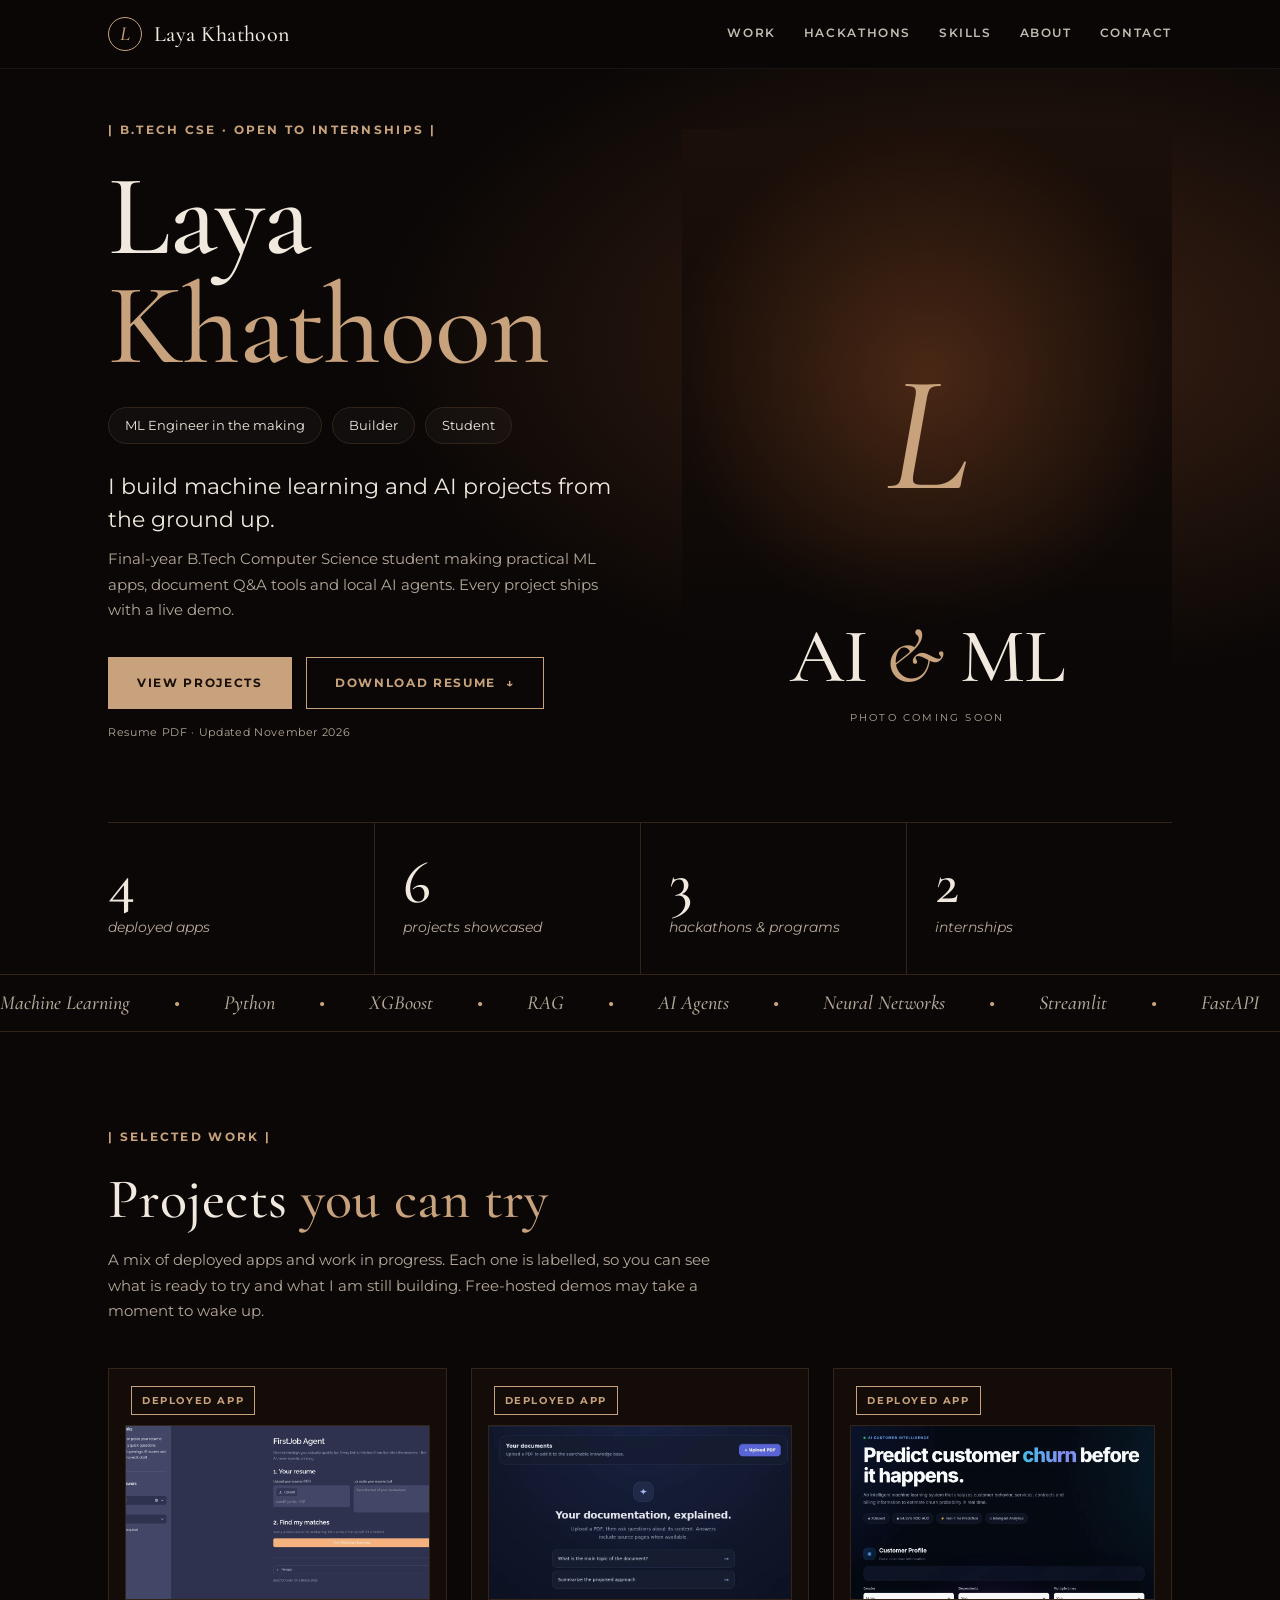
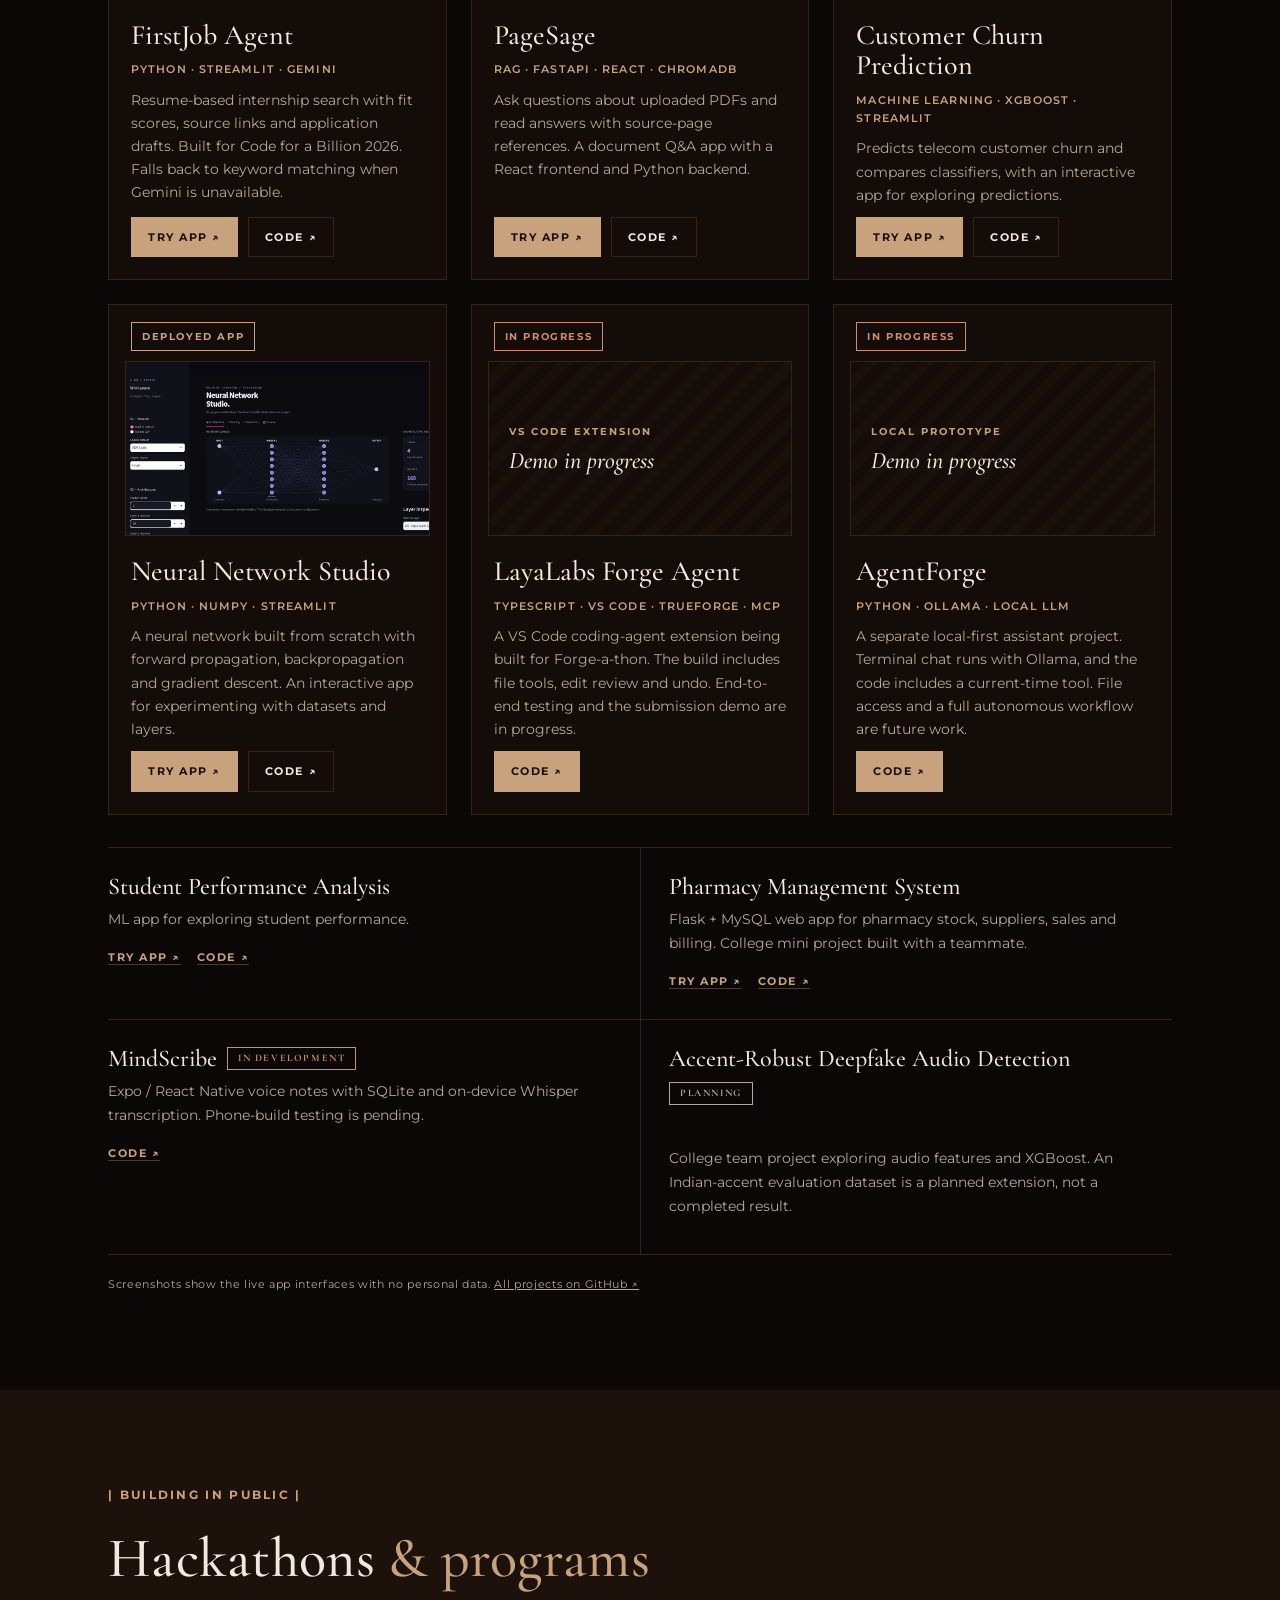
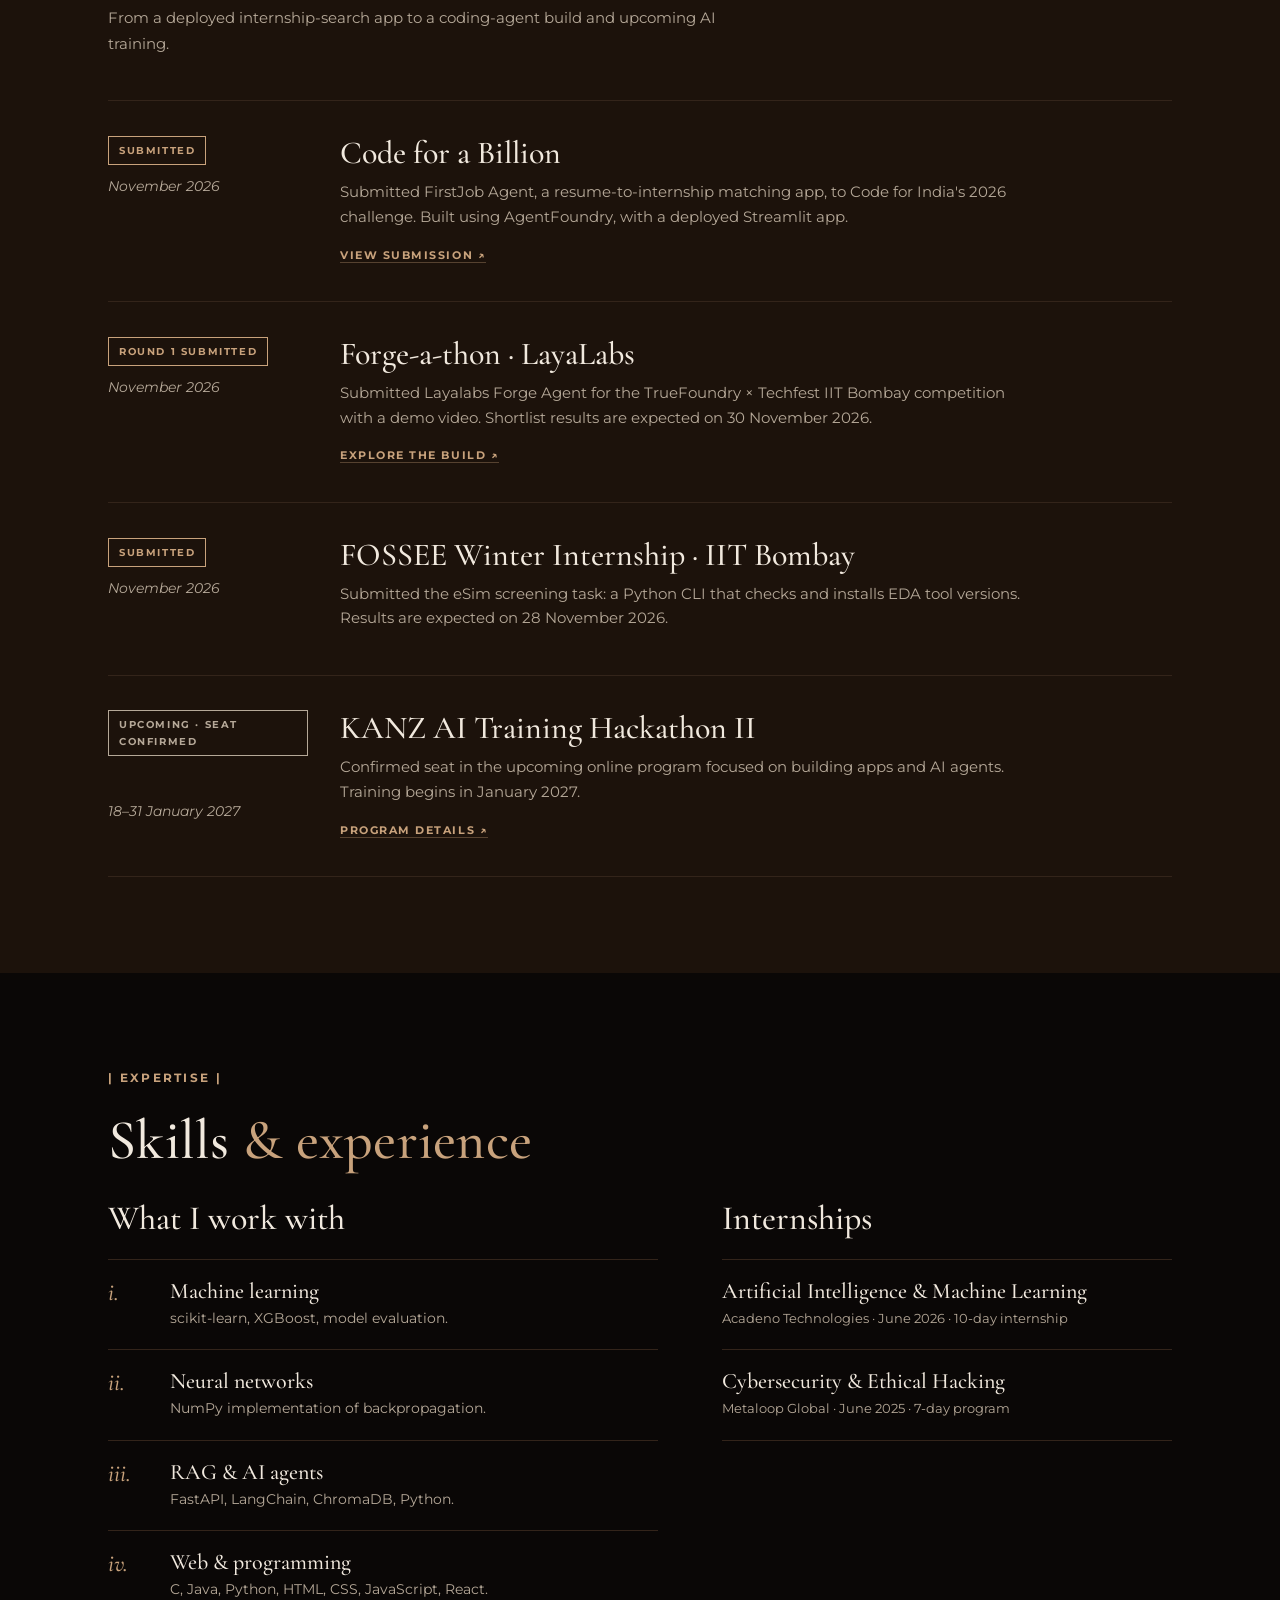
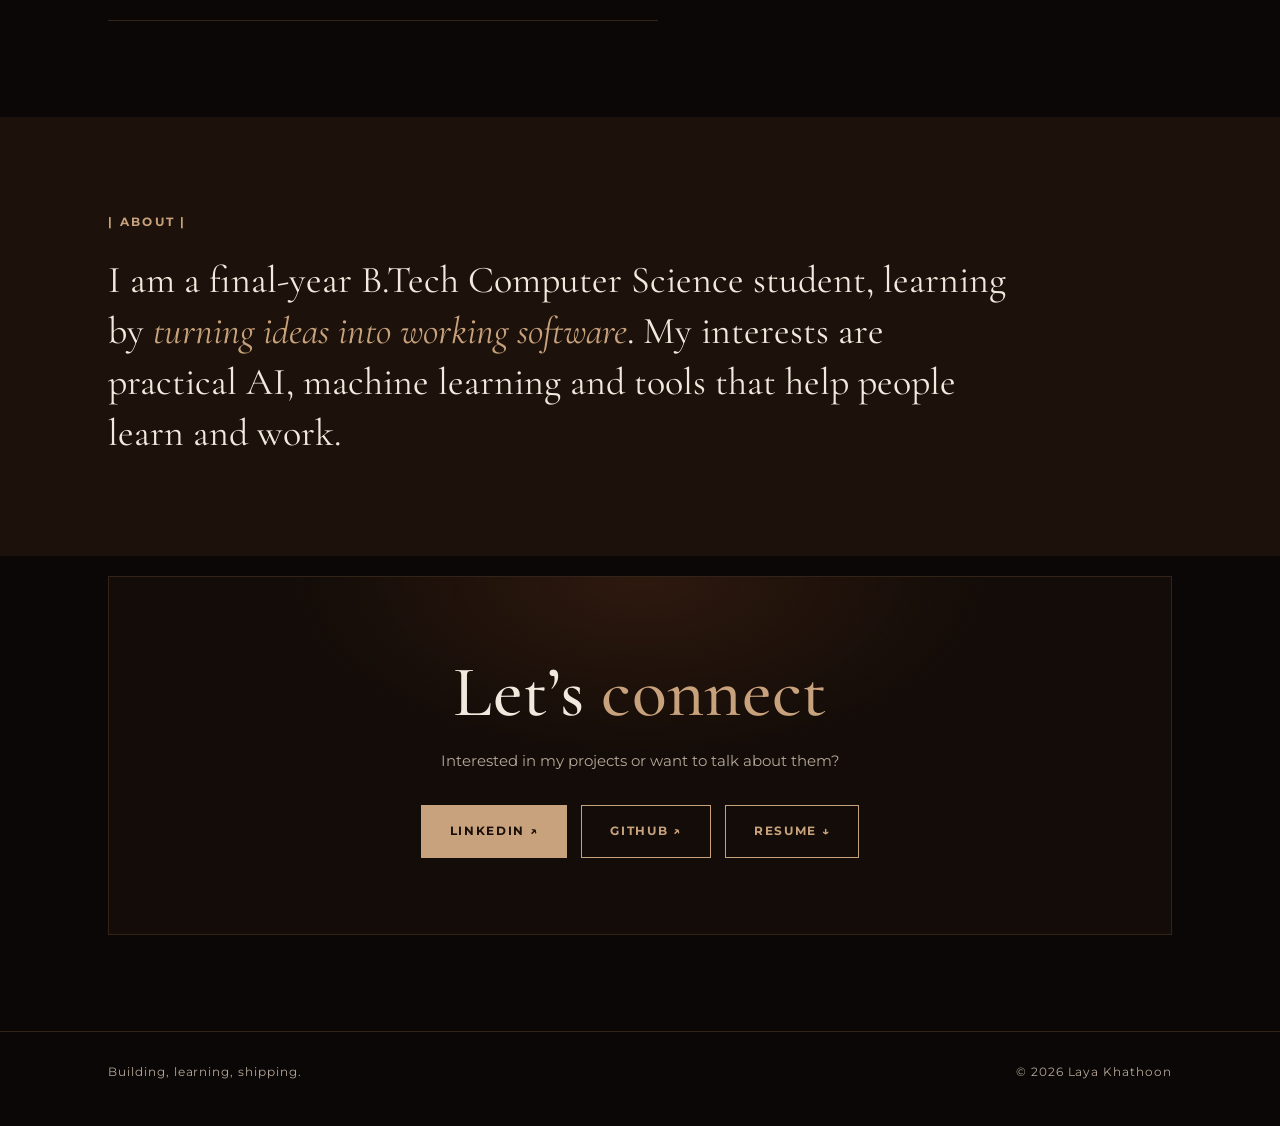
==== index.html @ 3cad0154 "Large hero portrait with name and role chips" ====
<!doctype html>
<html lang="en"><head><meta charset="utf-8">
<meta name="viewport" content="width=device-width,initial-scale=1">
<title>Laya Khathoon | AI &amp; Machine Learning</title>
<meta name="description" content="Final-year B.Tech Computer Science student building machine learning and AI projects. Open to internships.">
<meta name="theme-color" content="#0a0706">
<meta property="og:title" content="Laya Khathoon | AI &amp; Machine Learning"><meta property="og:description" content="Final-year B.Tech CSE student building ML and AI projects."><meta property="og:type" content="website"><meta property="og:url" content="https://laya-khathoon.github.io/portfolio/">
<script>document.documentElement.classList.add("js")</script>
<link rel="preconnect" href="https://fonts.googleapis.com"><link rel="preconnect" href="https://fonts.gstatic.com" crossorigin>
<link href="https://fonts.googleapis.com/css2?family=Montserrat:wght@400;500;600;700&family=Cormorant+Garamond:ital,wght@0,400;0,500;0,600;1,400;1,500&display=swap" rel="stylesheet">
<style>
:root{--bg:#0a0706;--bg2:#1c120b;--card:#130c08;--line:#33241a;--tx:#f1e9de;--mut:#b5a898;--tan:#c8a27c;--r:2px}
*{box-sizing:border-box}html{scroll-behavior:smooth;scroll-padding-top:70px}
body{margin:0;background:var(--bg);color:var(--tx);font:400 16px/1.7 Montserrat,system-ui,sans-serif;-webkit-font-smoothing:antialiased;overflow-x:hidden}
h1,h2,h3,h4{font-family:"Cormorant Garamond",Georgia,serif;font-weight:500;line-height:1.1;margin:0}
a{color:inherit}img{max-width:100%}
.w{width:100%;max-width:1120px;margin:auto;padding:0 28px}
.prog{position:fixed;top:0;left:0;height:2px;width:100%;background:var(--tan);transform-origin:left;transform:scaleX(0);z-index:30}
nav.bar{position:sticky;top:0;z-index:20;background:#0a0706e6;backdrop-filter:blur(10px);border-bottom:1px solid #ffffff10}
.bar .w{display:flex;align-items:center;height:68px}
.logo{display:flex;align-items:center;gap:12px;text-decoration:none;font:500 22px "Cormorant Garamond",serif;letter-spacing:.02em}
.logo b{width:34px;height:34px;border:1px solid var(--tan);color:var(--tan);display:grid;place-items:center;font-style:italic;font-size:20px;font-weight:500;border-radius:50%}
.menu{margin-left:auto;display:flex;gap:28px}.menu a{text-decoration:none;font-size:11.5px;font-weight:600;letter-spacing:.14em;text-transform:uppercase;color:var(--tx);opacity:.8;position:relative;padding:6px 0;transition:.25s}
.menu a::after{content:"";position:absolute;left:0;right:0;bottom:0;height:1px;background:var(--tan);transform:scaleX(0);transform-origin:left;transition:transform .3s}
.menu a:hover,.menu a.on{opacity:1;color:var(--tan)}.menu a:hover::after,.menu a.on::after{transform:scaleX(1)}
.burger{display:none;margin-left:auto;background:none;border:1px solid var(--line);color:var(--tx);width:42px;height:42px;font-size:20px;cursor:pointer}
section{padding:96px 0}.alt{background:var(--bg2)}
.eyebrow{font-size:11.5px;letter-spacing:.2em;text-transform:uppercase;color:var(--tan);font-weight:700;margin-bottom:22px}
.eyebrow::before{content:"| "}.eyebrow::after{content:" |"}
h2{font-size:clamp(34px,4.6vw,56px);margin-bottom:16px;letter-spacing:.005em}h2 em{font-style:normal;color:var(--tan)}
.lead{color:var(--mut);max-width:640px;margin:0 0 44px;font-weight:400;font-size:15px}
/* hero */
.hero{position:relative;padding:40px 0 0;background:radial-gradient(900px 500px at 78% 30%,#3a2013 0%,transparent 70%),var(--bg)}
.hero .w.top{display:grid;grid-template-columns:1.05fr .95fr;gap:32px;align-items:end}
h1{font-size:clamp(56px,9vw,128px);letter-spacing:-.01em;line-height:.95;margin:6px 0 26px}
h1 em{font-style:normal;color:var(--tan);display:block}
.role{font:400 clamp(18px,2vw,22px)/1.5 Montserrat,sans-serif;margin:0 0 10px}
.sub{color:var(--mut);max-width:520px;margin:0 0 34px;font-size:15px}
.btns{display:flex;flex-wrap:wrap;gap:14px}
.btn{display:inline-flex;align-items:center;gap:10px;padding:15px 28px;font-size:12px;font-weight:700;letter-spacing:.14em;text-transform:uppercase;text-decoration:none;border:1px solid var(--tan);color:var(--tan);transition:.3s}
.btn.pri{background:var(--tan);color:#1a0f08}.btn:hover{background:var(--tan);color:#1a0f08}.btn.pri:hover{background:#d9b793}
.btn i,.lnk i{font-style:normal;display:inline-block;transition:transform .25s}.btn:hover i,.lnk:hover i{transform:translate(2px,-2px)}
.note{font-size:11px;color:var(--mut);margin:14px 0 0;letter-spacing:.06em}
.avatar{position:relative;aspect-ratio:4/5;max-width:500px;margin-left:auto;width:100%;border:0;padding:0}
.avatar div{width:100%;height:100%;background:radial-gradient(70% 55% at 50% 40%,#4a2815,transparent 75%),linear-gradient(180deg,#1b0f09,#0a0706);display:grid;place-items:center;position:relative;overflow:hidden;}.avatar div::after{content:"";position:absolute;left:0;right:0;bottom:0;height:34%;background:linear-gradient(transparent,var(--bg));z-index:1}.avatar .tagline,.avatar small{z-index:2}
.avatar span{font:italic 500 clamp(110px,13vw,170px) "Cormorant Garamond",serif;color:var(--tan);line-height:1}
.avatar small{position:absolute;bottom:16px;left:0;right:0;text-align:center;color:var(--mut);font-size:10px;letter-spacing:.22em}
.facts{display:grid;grid-template-columns:repeat(4,1fr);margin-top:80px;border-top:1px solid var(--line)}
.fact{padding:30px 24px 34px 0}.fact+.fact{padding-left:28px;border-left:1px solid var(--line)}
.fact b{display:block;font:500 clamp(42px,5vw,60px) "Cormorant Garamond",serif;line-height:1;color:var(--tx)}.fact b sup{font-size:.5em;color:var(--tan)}
.fact span{font:italic 400 14px Montserrat,sans-serif;color:var(--mut)}
/* marquee */
.mq{overflow:hidden;border-block:1px solid var(--line);padding:16px 0}
.mq div{display:flex;gap:44px;width:max-content;animation:mq 55s linear infinite}.mq span{font:italic 500 20px "Cormorant Garamond",serif;color:var(--mut);white-space:nowrap}.mq span::after{content:"\2022";color:var(--tan);margin-left:44px;font-style:normal}
@keyframes mq{to{transform:translateX(-50%)}}
/* cards */
.grid{display:grid;grid-template-columns:repeat(3,1fr);gap:24px}
.card{display:flex;flex-direction:column;gap:10px;background:var(--card);border:1px solid var(--line);padding:16px 16px 22px;transition:transform .35s,border-color .35s,box-shadow .35s}
.card:hover{transform:translateY(-6px);border-color:#c8a27c88;box-shadow:0 20px 40px #0008}
.card h3{font-size:28px;margin-top:10px}.card p{margin:0;color:var(--mut);font-size:14px;line-height:1.65}.card .stack{color:var(--tan);font-size:11px;font-weight:600;letter-spacing:.1em;text-transform:uppercase}
.card h3,.card p,.card .stack,.card .links,.meta{padding:0 6px}
.pill{display:inline-block;font-size:10px;font-weight:700;letter-spacing:.16em;text-transform:uppercase;padding:5px 10px;border:1px solid currentColor}
.pill.deployed{color:var(--tan)}.pill.progress{color:#d08d6b}.pill.sub{color:var(--mut)}
.shot{display:block;overflow:hidden;border:1px solid var(--line);height:175px;background:#000}
.shot img{width:100%;height:100%;object-fit:cover;object-position:top;display:block;transition:transform .6s;filter:saturate(.92)}.shot:hover img{transform:scale(1.04)}
.ph2{display:flex;flex-direction:column;justify-content:center;gap:6px;padding:20px;background:repeating-linear-gradient(135deg,#130c08,#130c08 10px,#1a100b 10px,#1a100b 20px)}
.ph2 span{font-size:10px;letter-spacing:.2em;text-transform:uppercase;color:var(--tan);font-weight:700}.ph2 b{font:italic 500 24px "Cormorant Garamond",serif}
.links{display:flex;flex-wrap:wrap;gap:10px;margin-top:auto;padding-top:12px}
.lnk{font-size:11px;font-weight:700;letter-spacing:.14em;text-transform:uppercase;text-decoration:none;padding:10px 16px;border:1px solid var(--line);transition:.25s}.lnk:hover{border-color:var(--tan);color:var(--tan)}
.lnk.pri{background:var(--tan);border-color:var(--tan);color:#1a0f08}.lnk.pri:hover{background:#d9b793;color:#1a0f08}
.more{margin-top:32px;display:grid;grid-template-columns:repeat(2,1fr);gap:0;border-top:1px solid var(--line)}
.mini{padding:26px 28px 26px 0;border-bottom:1px solid var(--line);transition:transform .3s}.mini:nth-child(even){padding-left:28px;border-left:1px solid var(--line)}
.mini h4{margin:0 0 8px;font-size:24px;display:flex;flex-wrap:wrap;align-items:center;gap:10px}.mini p{margin:0 0 10px;font-size:14px;color:var(--mut)}.mini a{font-size:11px;font-weight:700;letter-spacing:.14em;text-transform:uppercase;color:var(--tan);margin-right:16px;text-decoration:none;border-bottom:1px solid #c8a27c55}
/* timeline */
.tl{border-top:1px solid var(--line)}
.ev{display:grid;grid-template-columns:200px 1fr;gap:32px;padding:34px 0;border-bottom:1px solid var(--line)}
.ev .when{font:italic 400 14px Montserrat,sans-serif;color:var(--mut);margin:12px 0 0}.ev h3{font-size:32px;margin-bottom:10px}.ev p{margin:0 0 10px;color:var(--mut);font-size:14.5px;max-width:680px}.ev a{color:var(--tan);font-weight:700;font-size:11px;letter-spacing:.14em;text-transform:uppercase;text-decoration:none;border-bottom:1px solid #c8a27c55}
/* skills */
.two{display:grid;grid-template-columns:1.1fr .9fr;gap:64px;margin-top:20px}
.two h3{font-size:34px;margin-bottom:22px}
.sk{display:grid;gap:0;border-top:1px solid var(--line)}.sk div{display:flex;gap:18px;padding:18px 0;border-bottom:1px solid var(--line)}.sk .ic{flex:none;width:44px;color:var(--tan);font:italic 500 24px "Cormorant Garamond",serif}
.sk p{margin:0}.sk b{display:block;font:500 22px "Cormorant Garamond",serif}.sk span{font-size:13.5px;color:var(--mut)}
.int{display:grid;gap:0;border-top:1px solid var(--line)}.int div{padding:18px 0;border-bottom:1px solid var(--line)}.int b{display:block;font:500 22px "Cormorant Garamond",serif}.int span{font-size:13px;color:var(--mut)}
.about{font:400 clamp(24px,3.2vw,38px)/1.35 "Cormorant Garamond",serif;max-width:900px;margin:0}.about em{font-style:italic;color:var(--tan)}
.cta{text-align:center;border:1px solid var(--line);padding:76px 24px;background:radial-gradient(500px 260px at 50% 0%,#2e190e,transparent 70%),var(--card)}
.cta h2{font-size:clamp(38px,6vw,72px)}.cta p{color:var(--mut);margin:0 0 32px;font-size:15px}.cta .btns{justify-content:center}
footer{padding:30px 0 44px;color:var(--mut);font-size:12px;letter-spacing:.08em;border-top:1px solid var(--line)}footer .w{display:flex;justify-content:space-between;gap:12px;flex-wrap:wrap}
.chips{display:flex;flex-wrap:wrap;gap:10px;list-style:none;padding:0;margin:0 0 26px}.chips li{border:1px solid var(--line);background:#ffffff08;border-radius:99px;padding:7px 16px;font-size:12.5px}.avatar .tagline{position:absolute;left:0;right:0;bottom:46px;text-align:center;font:500 clamp(52px,6vw,84px)/1 "Cormorant Garamond",serif;color:var(--tx);letter-spacing:-.01em}.avatar .tagline i{color:var(--tan)}
/* motion */
.js .rv{opacity:0;transform:translateY(24px);transition:opacity .8s ease var(--d,0s),transform .8s cubic-bezier(.22,1,.36,1) var(--d,0s),border-color .35s,box-shadow .35s}
.js .rv.in{opacity:1;transform:none}.js .card.rv.in:hover{transform:translateY(-6px)}
.js .hero .w>*{animation:up 1s cubic-bezier(.22,1,.36,1) both}.hero .w.top>*:nth-child(2){animation-delay:.2s}.hero .w+.w{display:block}
.js .hero h1,.js .hero .role,.js .hero .sub,.js .hero .btns,.js .hero .note{animation:up 1s cubic-bezier(.22,1,.36,1) both}
.hero h1{animation-delay:.1s!important}.hero .role{animation-delay:.3s!important}.hero .sub{animation-delay:.4s!important}.hero .btns{animation-delay:.5s!important}.hero .note{animation-delay:.6s!important}
@keyframes up{from{opacity:0;transform:translateY(28px)}}
.avatar{will-change:transform}
.ev,.mini{transition:transform .3s}.ev:hover{transform:translateX(5px)}
:focus-visible{outline:2px solid var(--tan);outline-offset:3px}
@media(prefers-reduced-motion:reduce){*{animation:none!important;transition:none!important;scroll-behavior:auto!important}.js .rv{opacity:1;transform:none}}
@media(max-width:960px){.grid{grid-template-columns:repeat(2,1fr)}.hero .w.top{grid-template-columns:1fr}.hero .w.top .avatar{order:-1;margin:0 0 6px;max-width:300px;aspect-ratio:1/1}.facts{grid-template-columns:repeat(2,1fr)}.fact:nth-child(3){padding-left:0;border-left:0}.fact:nth-child(n+3){border-top:1px solid var(--line)}.two{grid-template-columns:1fr;gap:48px}.menu{gap:18px}}
@media(max-width:640px){
.w{padding:0 20px}section{padding:64px 0}.hero{padding-top:32px}.hero .w.top{gap:30px}.hero .w.top .avatar{max-width:230px;aspect-ratio:4/5;padding:10px}.avatar span{font-size:96px}
.burger{display:block}
.menu{position:absolute;top:68px;left:0;right:0;flex-direction:column;gap:0;background:#0a0706f7;padding:8px 20px 18px;border-bottom:1px solid var(--line);display:none;margin:0}
.menu.open{display:flex}.menu a{padding:16px 0;font-size:13px;border-bottom:1px solid var(--line)}
.grid,.more{grid-template-columns:1fr}.mini,.mini:nth-child(even){padding:22px 0;border-left:0}
.ev{grid-template-columns:1fr;gap:6px;padding:26px 0}.ev h3{font-size:28px}
.btn{flex:1;justify-content:center;padding:15px 16px}.facts{margin-top:52px}.fact{padding:22px 12px 24px 0}.fact+.fact{padding-left:18px}.cta{padding:52px 20px}.shot{height:190px}.menu a::after{display:none}
.hero .w.top>div:first-child{display:contents}
.hero .w.top{gap:0;justify-items:center;text-align:center}
.hero .eyebrow{order:1;margin:0 0 10px}.hero h1{order:2;font-size:clamp(54px,17vw,78px);margin:0 0 18px}.hero h1 em{display:inline}
.chips{order:3;display:flex;flex-wrap:wrap;justify-content:center;gap:10px;margin-bottom:26px!important}

.hero .w.top .avatar{order:4;width:calc(100% + 40px);max-width:none;margin:-6px -20px 8px;aspect-ratio:3/4;padding:0;border:0}
.avatar span{font-size:150px}
.avatar .tagline{font-size:clamp(54px,18vw,84px)}
.avatar small{bottom:16px}
.hero .role{order:5}.hero .sub{order:6}.hero .btns{order:7;width:100%}.hero .note{order:8}
}
</style></head><body>
<div class="prog" id="pg" aria-hidden="true"></div><nav class="bar"><div class="w"><a class="logo" href="#top"><b>L</b>Laya Khathoon</a>
<button class="burger" aria-label="Menu" aria-expanded="false" id="bg">&#9776;</button>
<div class="menu" id="mn"><a href="#work">Work</a><a href="#hackathons">Hackathons</a><a href="#skills">Skills</a><a href="#about">About</a><a href="#connect">Contact</a></div></div></nav>
<main id="top">
<header class="hero"><div class="w top"><div>
<p class="eyebrow">B.Tech CSE &middot; Open to internships</p>
<h1>Laya <em>Khathoon</em></h1>
<ul class="chips"><li>ML Engineer in the making</li><li>Builder</li><li>Student</li></ul>
<p class="role">I build machine learning and AI projects from the ground up.</p>
<p class="sub">Final-year B.Tech Computer Science student making practical ML apps, document Q&amp;A tools and local AI agents. Every project ships with a live demo.</p>
<div class="btns"><a class="btn pri" href="#work">View projects</a><a class="btn" href="4-Laya-Khathoon-V-Resume.pdf" download="Laya-Khathoon-V-Resume.pdf">Download resume <i>&darr;</i></a></div>
<p class="note">Resume PDF &middot; Updated November 2026</p></div>
<div class="avatar" aria-hidden="true"><div><span>L</span><small>PHOTO COMING SOON</small><b class="tagline" aria-hidden="true">AI <i>&amp;</i> ML</b></div></div></div>
<div class="w"><div class="facts">
<div class="fact rv"><b>4</b><span>deployed apps</span></div><div class="fact rv" style="--d:.08s"><b>6</b><span>projects showcased</span></div><div class="fact rv" style="--d:.16s"><b>3</b><span>hackathons &amp; programs</span></div><div class="fact rv" style="--d:.24s"><b>2</b><span>internships</span></div></div></div>
</header>
<div class="mq" aria-hidden="true"><div>
<span>Machine Learning</span><span>Python</span><span>XGBoost</span><span>RAG</span><span>AI Agents</span><span>Neural Networks</span><span>Streamlit</span><span>FastAPI</span><span>Scikit-learn</span><span>React</span>
<span>Machine Learning</span><span>Python</span><span>XGBoost</span><span>RAG</span><span>AI Agents</span><span>Neural Networks</span><span>Streamlit</span><span>FastAPI</span><span>Scikit-learn</span><span>React</span></div></div>

<section id="work"><div class="w"><div class="eyebrow rv">Selected work</div><h2 class="rv">Projects <em>you can try</em></h2>
<p class="lead rv">A mix of deployed apps and work in progress. Each one is labelled, so you can see what is ready to try and what I am still building. Free-hosted demos may take a moment to wake up.</p>
<div class="grid">
<article class="card rv" style="--d:0.0s"><div class="meta"><span class="pill deployed">Deployed app</span></div><a class="shot" href="1-firstjob-screen.webp" target="_blank" rel="noopener" aria-label="View full screenshot of FirstJob Agent"><img src="1-firstjob-screen.webp" alt="FirstJob Agent live app screenshot" loading="lazy" width="1200" height="700"></a><h3>FirstJob Agent</h3><p class="stack">Python · Streamlit · Gemini</p><p>Resume-based internship search with fit scores, source links and application drafts. Built for Code for a Billion 2026. Falls back to keyword matching when Gemini is unavailable.</p><div class="links"><a class="lnk pri" href="https://firstjob-agent.streamlit.app/" rel="noopener">Try app <i>&#8599;</i></a><a class="lnk" href="https://github.com/laya-khathoon/firstjob-agent" rel="noopener">Code <i>&#8599;</i></a></div></article>
<article class="card rv" style="--d:0.08s"><div class="meta"><span class="pill deployed">Deployed app</span></div><a class="shot" href="2-pagesage-screen.webp" target="_blank" rel="noopener" aria-label="View full screenshot of PageSage"><img src="2-pagesage-screen.webp" alt="PageSage live app screenshot" loading="lazy" width="1200" height="700"></a><h3>PageSage</h3><p class="stack">RAG · FastAPI · React · ChromaDB</p><p>Ask questions about uploaded PDFs and read answers with source-page references. A document Q&A app with a React frontend and Python backend.</p><div class="links"><a class="lnk pri" href="https://rag-documentation-chatbot.vercel.app/" rel="noopener">Try app <i>&#8599;</i></a><a class="lnk" href="https://github.com/laya-khathoon/rag-documentation-chatbot" rel="noopener">Code <i>&#8599;</i></a></div></article>
<article class="card rv" style="--d:0.16s"><div class="meta"><span class="pill deployed">Deployed app</span></div><a class="shot" href="3-churn-screen.webp" target="_blank" rel="noopener" aria-label="View full screenshot of Customer Churn Prediction"><img src="3-churn-screen.webp" alt="Customer Churn Prediction live app screenshot" loading="lazy" width="1200" height="700"></a><h3>Customer Churn Prediction</h3><p class="stack">Machine learning · XGBoost · Streamlit</p><p>Predicts telecom customer churn and compares classifiers, with an interactive app for exploring predictions.</p><div class="links"><a class="lnk pri" href="https://customer-churn-prediction-q5kxzl9kzqgf6putmyc6yt.streamlit.app/" rel="noopener">Try app <i>&#8599;</i></a><a class="lnk" href="https://github.com/laya-khathoon/customer-churn-prediction" rel="noopener">Code <i>&#8599;</i></a></div></article>
<article class="card rv" style="--d:0.0s"><div class="meta"><span class="pill deployed">Deployed app</span></div><a class="shot" href="1-4-neuralnetwork-screen.webp" target="_blank" rel="noopener" aria-label="View full screenshot of Neural Network Studio"><img src="1-4-neuralnetwork-screen.webp" alt="Neural Network Studio live app screenshot" loading="lazy" width="1200" height="700"></a><h3>Neural Network Studio</h3><p class="stack">Python · NumPy · Streamlit</p><p>A neural network built from scratch with forward propagation, backpropagation and gradient descent. An interactive app for experimenting with datasets and layers.</p><div class="links"><a class="lnk pri" href="https://neuralnetwork-l4tpqwmfgvw2sgamrfhmu9.streamlit.app/" rel="noopener">Try app <i>&#8599;</i></a><a class="lnk" href="https://github.com/laya-khathoon/NeuralNetwork" rel="noopener">Code <i>&#8599;</i></a></div></article>
<article class="card rv" style="--d:0.08s"><div class="meta"><span class="pill progress">In progress</span></div><div class="shot ph2"><span>VS Code extension</span><b>Demo in progress</b></div><h3>LayaLabs Forge Agent</h3><p class="stack">TypeScript · VS Code · TrueForge · MCP</p><p>A VS Code coding-agent extension being built for Forge-a-thon. The build includes file tools, edit review and undo. End-to-end testing and the submission demo are in progress.</p><div class="links"><a class="lnk pri" href="https://github.com/laya-khathoon/layalabs-forge-agent" rel="noopener">Code <i>&#8599;</i></a></div></article>
<article class="card rv" style="--d:0.16s"><div class="meta"><span class="pill progress">In progress</span></div><div class="shot ph2"><span>Local prototype</span><b>Demo in progress</b></div><h3>AgentForge</h3><p class="stack">Python · Ollama · Local LLM</p><p>A separate local-first assistant project. Terminal chat runs with Ollama, and the code includes a current-time tool. File access and a full autonomous workflow are future work.</p><div class="links"><a class="lnk pri" href="https://github.com/laya-khathoon/AgentForge" rel="noopener">Code <i>&#8599;</i></a></div></article>
</div>
<div class="more">
<div class="mini rv"><h4>Student Performance Analysis</h4><p>ML app for exploring student performance.</p><a href="https://laya-student-performance.streamlit.app/">Try app &#8599;</a><a href="https://github.com/laya-khathoon/StudentPerformanceAnalysis">Code &#8599;</a></div>
<div class="mini rv"><h4>Pharmacy Management System</h4><p>Flask + MySQL web app for pharmacy stock, suppliers, sales and billing. College mini project built with a teammate.</p><a href="https://pharmacy-management-gray.vercel.app">Try app &#8599;</a><a href="https://github.com/pharmacy-management-system-mini-project/PHARMACY-MANAGEMENT">Code &#8599;</a></div>
<div class="mini rv"><h4>MindScribe <span class="pill progress">In development</span></h4><p>Expo / React Native voice notes with SQLite and on-device Whisper transcription. Phone-build testing is pending.</p><a href="https://github.com/laya-khathoon/MindScribe">Code &#8599;</a></div>
<div class="mini rv"><h4>Accent-Robust Deepfake Audio Detection <span class="pill sub">Planning</span></h4><p>College team project exploring audio features and XGBoost. An Indian-accent evaluation dataset is a planned extension, not a completed result.</p></div>
</div>
<p class="note rv" style="margin-top:20px">Screenshots show the live app interfaces with no personal data. <a href="https://github.com/laya-khathoon" style="color:var(--mint)">All projects on GitHub &#8599;</a></p>
</div></section>

<section id="hackathons" class="alt"><div class="w"><div class="eyebrow rv">Building in public</div><h2 class="rv">Hackathons <em>&amp; programs</em></h2>
<p class="lead rv">From a deployed internship-search app to a coding-agent build and upcoming AI training.</p>
<div class="tl">
<article class="ev rv"><div><span class="pill deployed">Submitted</span><p class="when">November 2026</p></div><div><h3>Code for a Billion</h3><p>Submitted FirstJob Agent, a resume-to-internship matching app, to Code for India's 2026 challenge. Built using AgentFoundry, with a deployed Streamlit app.</p><a href="https://github.com/karlmehta/code-for-a-billion/issues/158">View submission &#8599;</a></div></article>
<article class="ev rv"><div><span class="pill deployed">Round 1 submitted</span><p class="when">November 2026</p></div><div><h3>Forge-a-thon &middot; LayaLabs</h3><p>Submitted Layalabs Forge Agent for the TrueFoundry &times; Techfest IIT Bombay competition with a demo video. Shortlist results are expected on 30 November 2026.</p><a href="https://github.com/laya-khathoon/layalabs-forge-agent">Explore the build &#8599;</a></div></article>
<article class="ev rv"><div><span class="pill deployed">Submitted</span><p class="when">November 2026</p></div><div><h3>FOSSEE Winter Internship &middot; IIT Bombay</h3><p>Submitted the eSim screening task: a Python CLI that checks and installs EDA tool versions. Results are expected on 28 November 2026.</p></div></article>
<article class="ev rv"><div><span class="pill sub">Upcoming &middot; seat confirmed</span><p class="when">18&ndash;31 January 2027</p></div><div><h3>KANZ AI Training Hackathon II</h3><p>Confirmed seat in the upcoming online program focused on building apps and AI agents. Training begins in January 2027.</p><a href="https://ka.nz/hack">Program details &#8599;</a></div></article>
</div></div></section>

<section id="skills"><div class="w"><div class="eyebrow rv">Expertise</div><h2 class="rv">Skills <em>&amp; experience</em></h2><div class="two" style="margin-top:28px">
<div class="panel rv"><h3>What I work with</h3><div class="sk">
<div><span class="ic">i.</span><p style="margin:0"><b>Machine learning</b><span>scikit-learn, XGBoost, model evaluation.</span></p></div>
<div><span class="ic">ii.</span><p style="margin:0"><b>Neural networks</b><span>NumPy implementation of backpropagation.</span></p></div>
<div><span class="ic">iii.</span><p style="margin:0"><b>RAG &amp; AI agents</b><span>FastAPI, LangChain, ChromaDB, Python.</span></p></div>
<div><span class="ic">iv.</span><p style="margin:0"><b>Web &amp; programming</b><span>C, Java, Python, HTML, CSS, JavaScript, React.</span></p></div></div></div>
<div class="panel rv" style="--d:.1s"><h3>Internships</h3><div class="int">
<div><b>Artificial Intelligence &amp; Machine Learning</b><span>Acadeno Technologies &middot; June 2026 &middot; 10-day internship</span></div>
<div><b>Cybersecurity &amp; Ethical Hacking</b><span>Metaloop Global &middot; June 2025 &middot; 7-day program</span></div></div></div>
</div></div></section>

<section id="about" class="alt"><div class="w"><div class="eyebrow rv">About</div>
<p class="about rv">I am a final-year B.Tech Computer Science student, learning by <em>turning ideas into working software</em>. My interests are practical AI, machine learning and tools that help people learn and work.</p></div></section>

<section id="connect" style="padding-top:20px"><div class="w"><div class="cta rv"><h2>Let&rsquo;s <em>connect</em></h2><p>Interested in my projects or want to talk about them?</p>
<div class="btns"><a class="btn pri" href="https://www.linkedin.com/in/laya-khathoon-v-763189387" rel="noopener">LinkedIn &#8599;</a><a class="btn" href="https://github.com/laya-khathoon" rel="noopener">GitHub &#8599;</a><a class="btn" href="4-Laya-Khathoon-V-Resume.pdf" download="Laya-Khathoon-V-Resume.pdf">Resume &darr;</a></div></div></div></section>
</main>
<footer><div class="w"><span>Building, learning, shipping.</span><span>&copy; 2026 Laya Khathoon</span></div></footer>
<script>
(function(){var b=document.getElementById('bg'),m=document.getElementById('mn');
b.addEventListener('click',function(){var o=m.classList.toggle('open');b.setAttribute('aria-expanded',o)});
m.addEventListener('click',function(e){if(e.target.tagName==='A'){m.classList.remove('open');b.setAttribute('aria-expanded',false)}});
var els=document.querySelectorAll('.rv');
if(!('IntersectionObserver' in window)){els.forEach(function(e){e.classList.add('in')})}else{
var io=new IntersectionObserver(function(es){es.forEach(function(x){if(x.isIntersecting){x.target.classList.add('in');io.unobserve(x.target)}})},{rootMargin:'0px 0px -40px 0px',threshold:.06});els.forEach(function(e){io.observe(e)})}
var links=[].slice.call(m.querySelectorAll('a')),secs=links.map(function(a){return document.querySelector(a.getAttribute('href'))});
function spy(){var y=window.scrollY+120,c=-1;secs.forEach(function(s,i){if(s&&s.offsetTop<=y)c=i});links.forEach(function(a,i){a.classList.toggle('on',i===c)})}
window.addEventListener('scroll',spy,{passive:true});spy();
})();

var pg=document.getElementById('pg'),av=document.querySelector('.avatar'),rm=matchMedia('(prefers-reduced-motion: reduce)').matches;
function sc(){var h=document.documentElement.scrollHeight-innerHeight;pg.style.transform='scaleX('+(h>0?scrollY/h:0)+')';if(av&&!rm&&scrollY<900)av.style.transform='translateY('+(scrollY*.06).toFixed(1)+'px)'}
addEventListener('scroll',sc,{passive:true});sc();
</script></body></html>
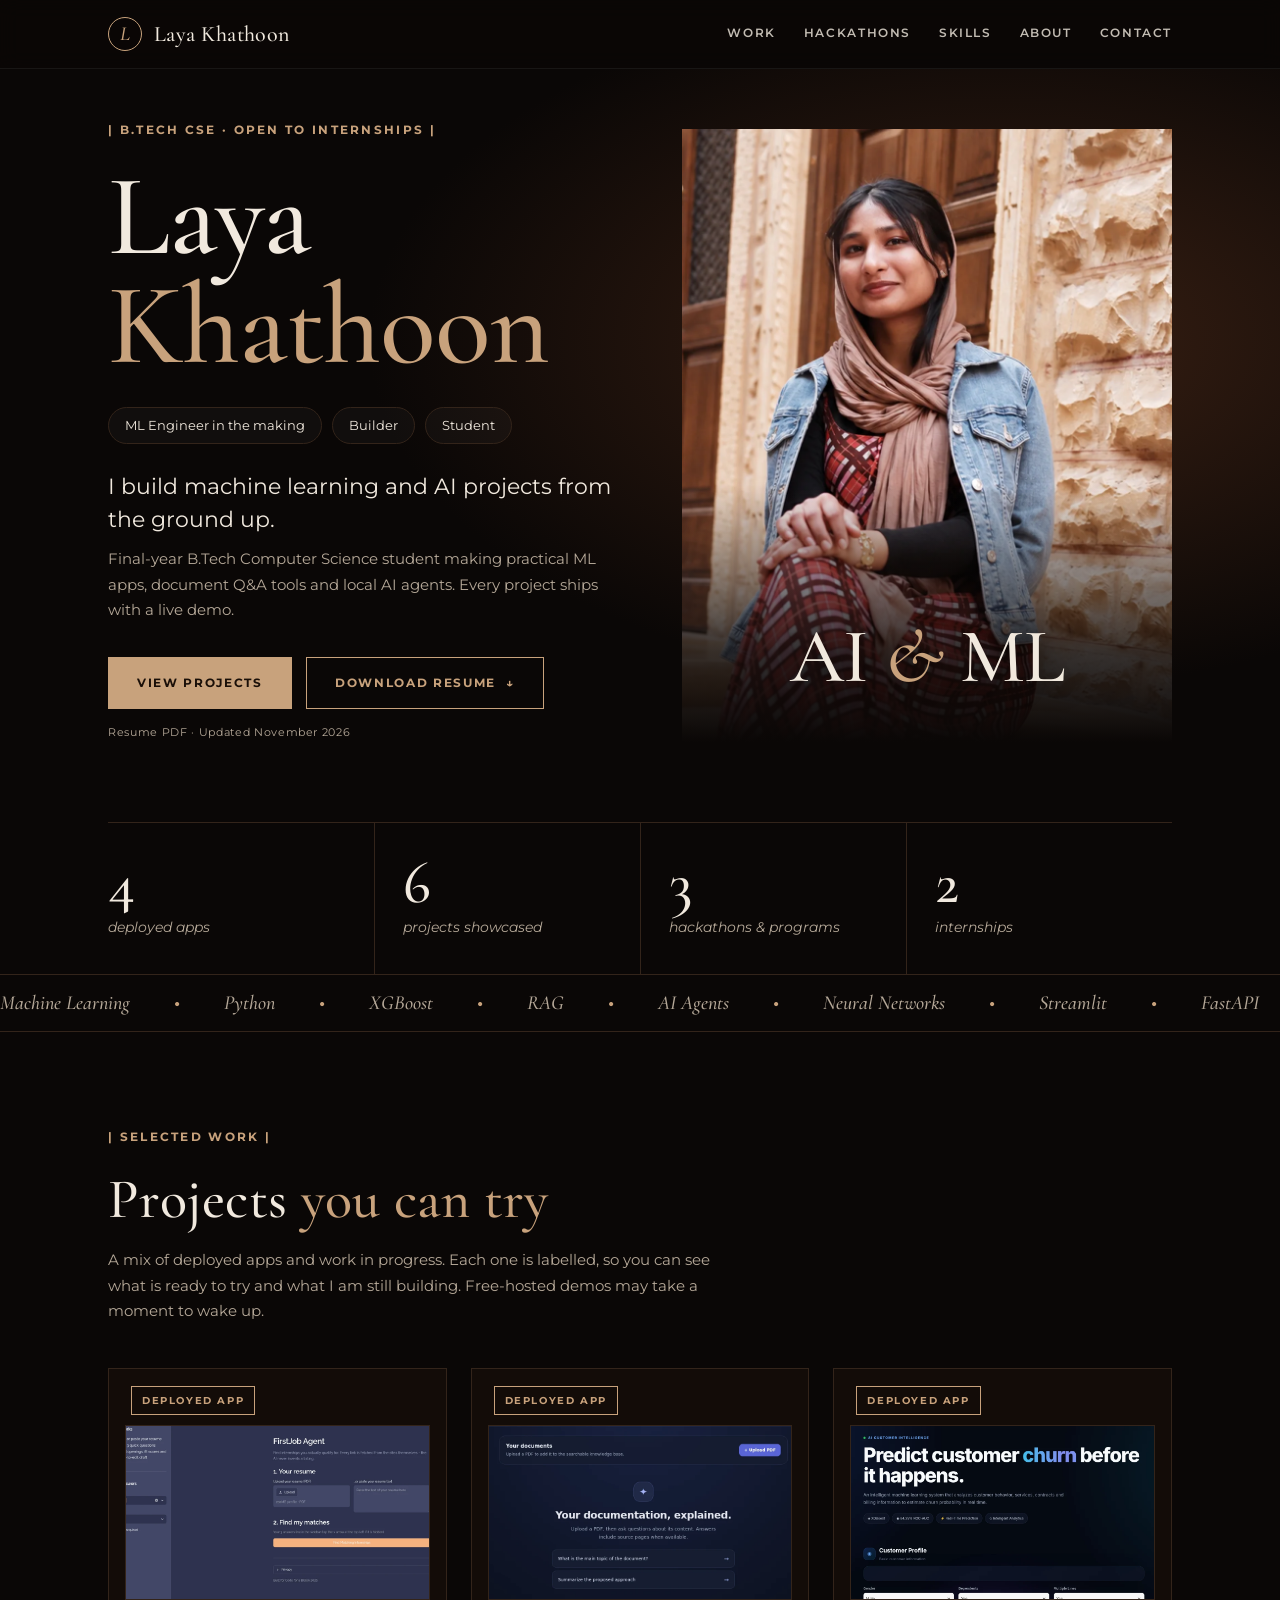
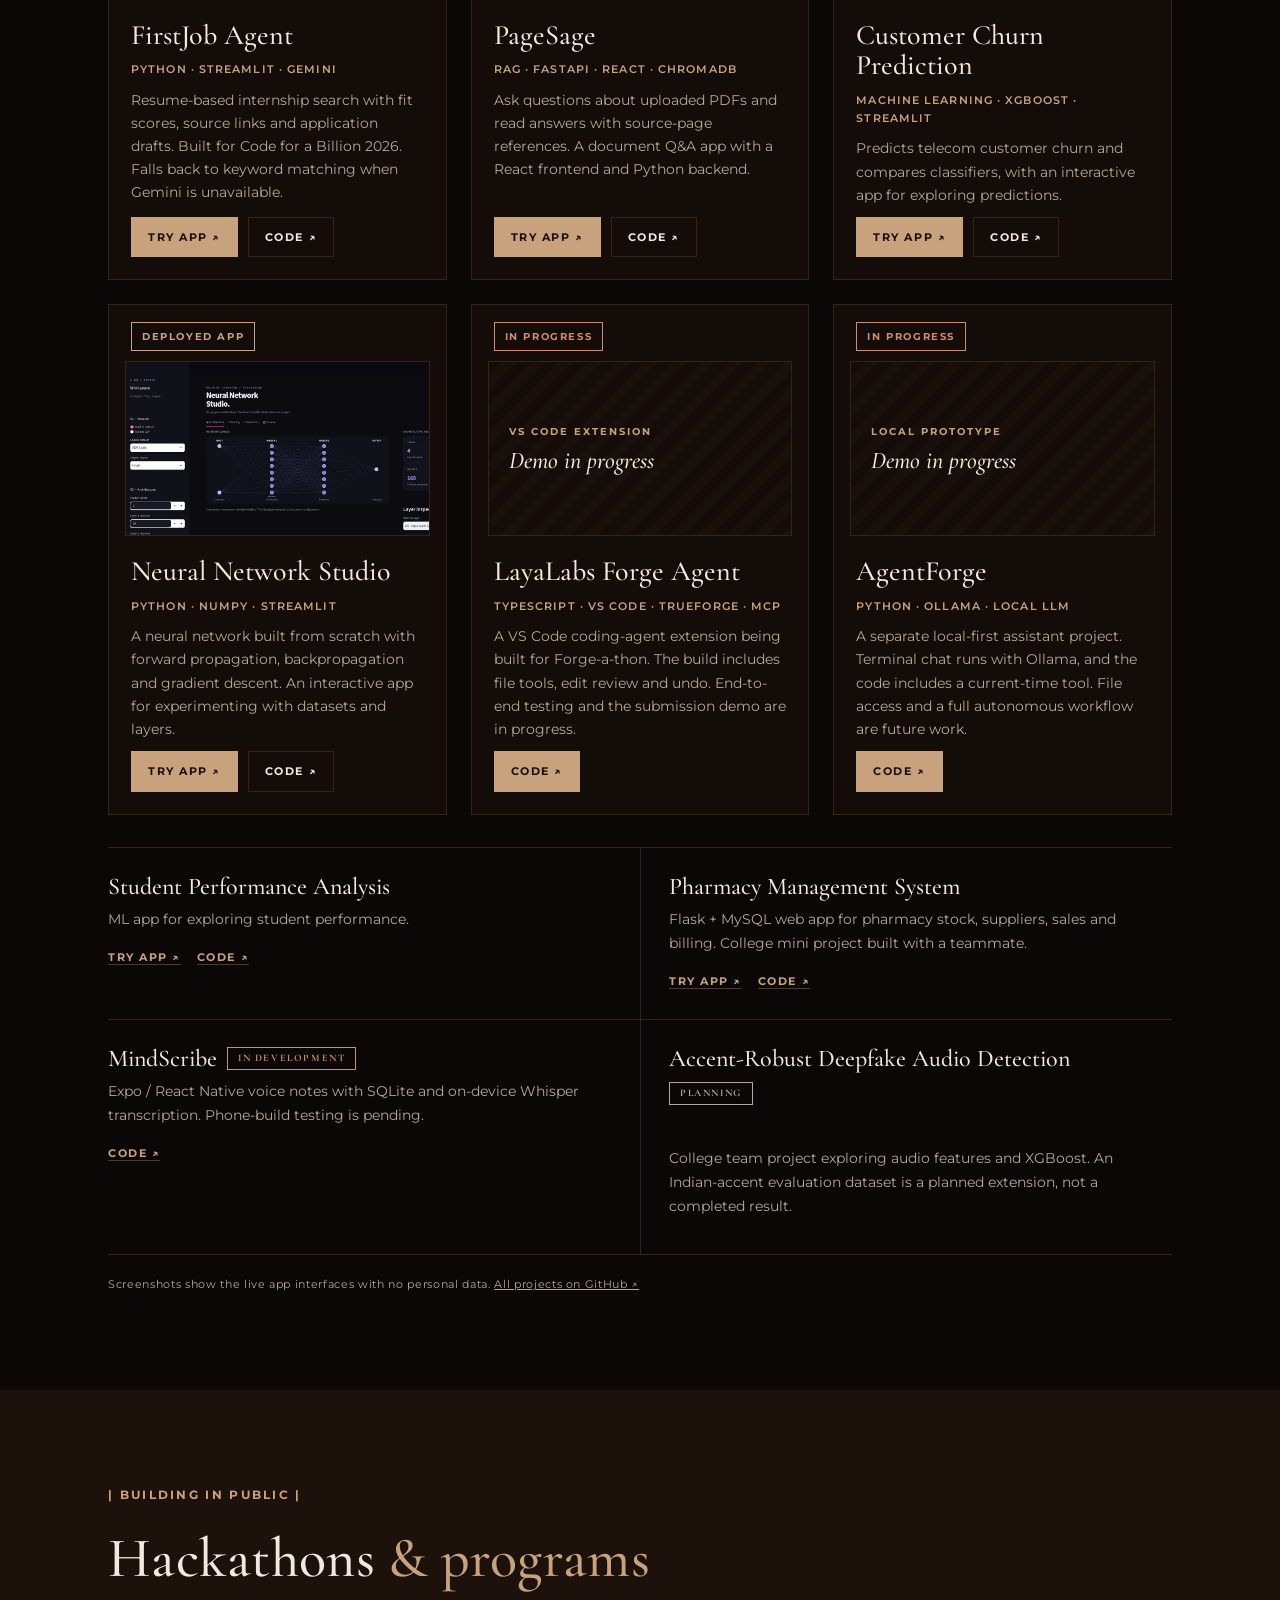
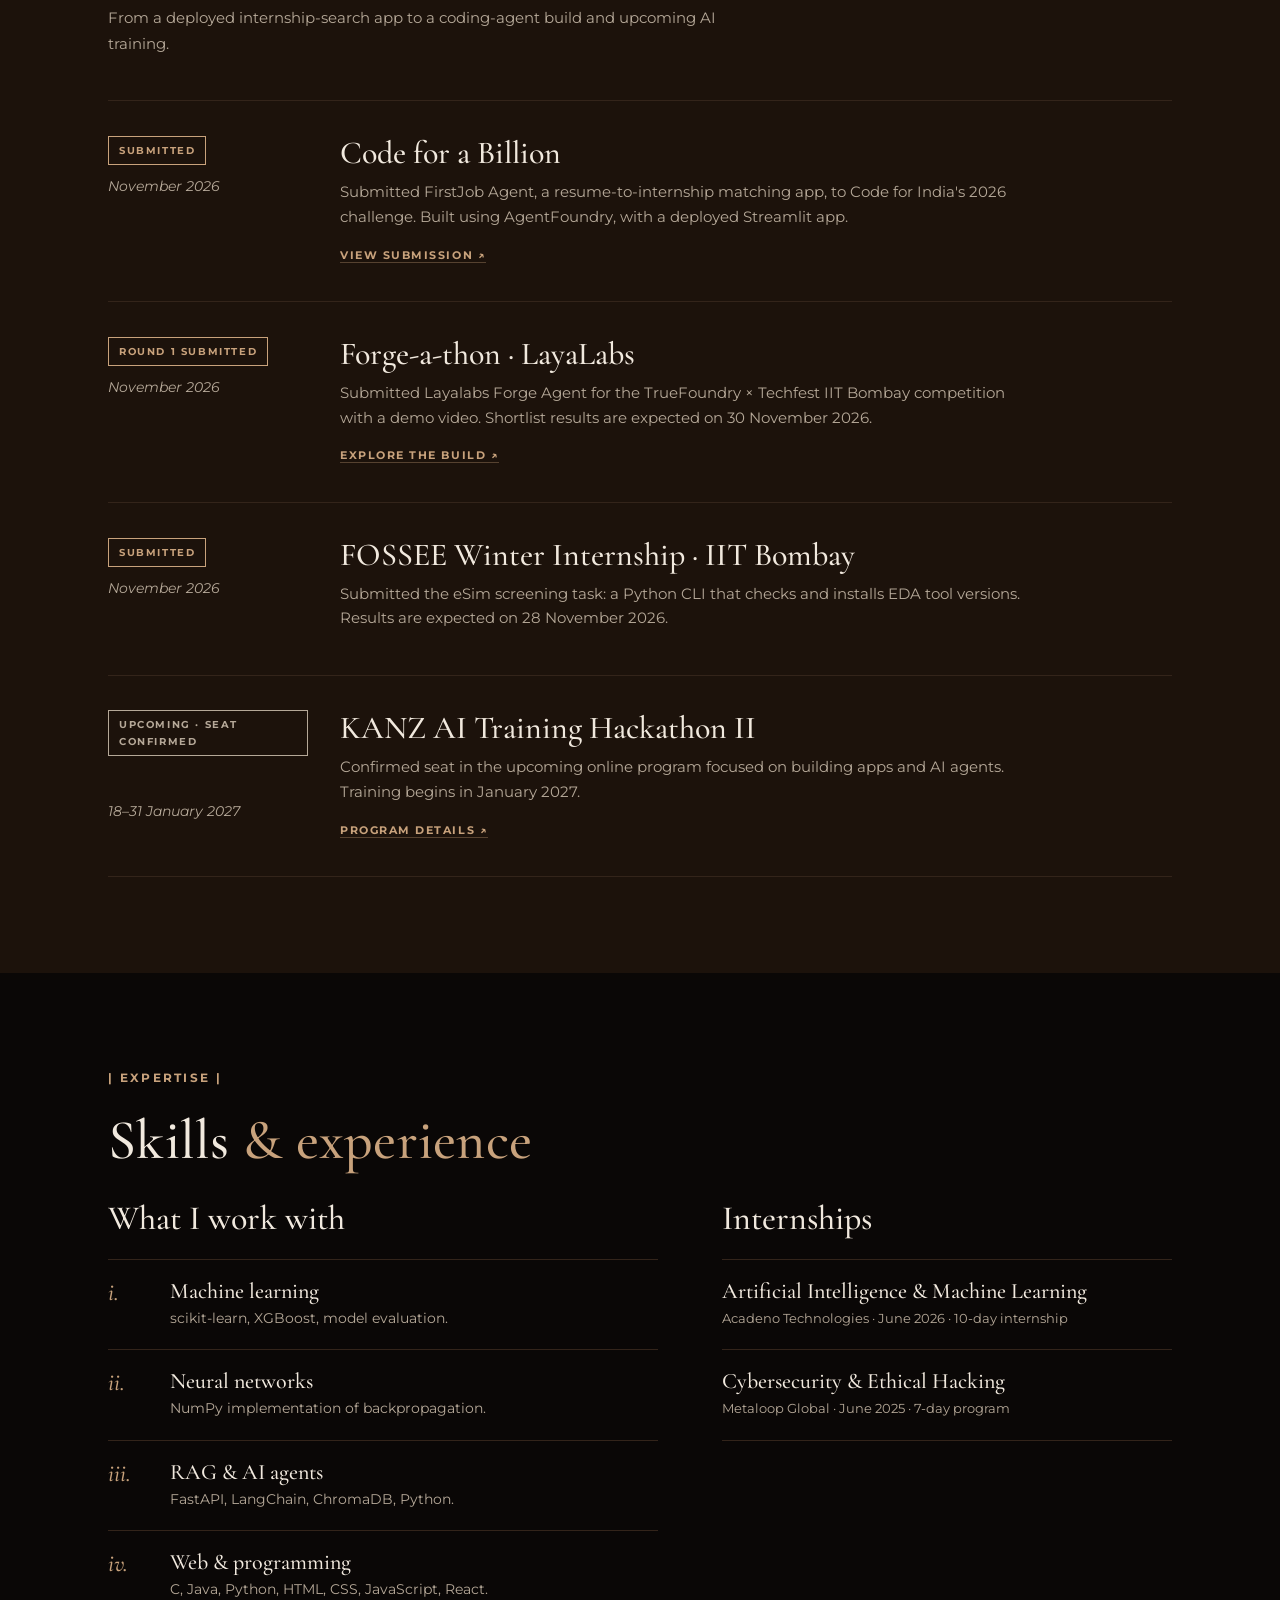
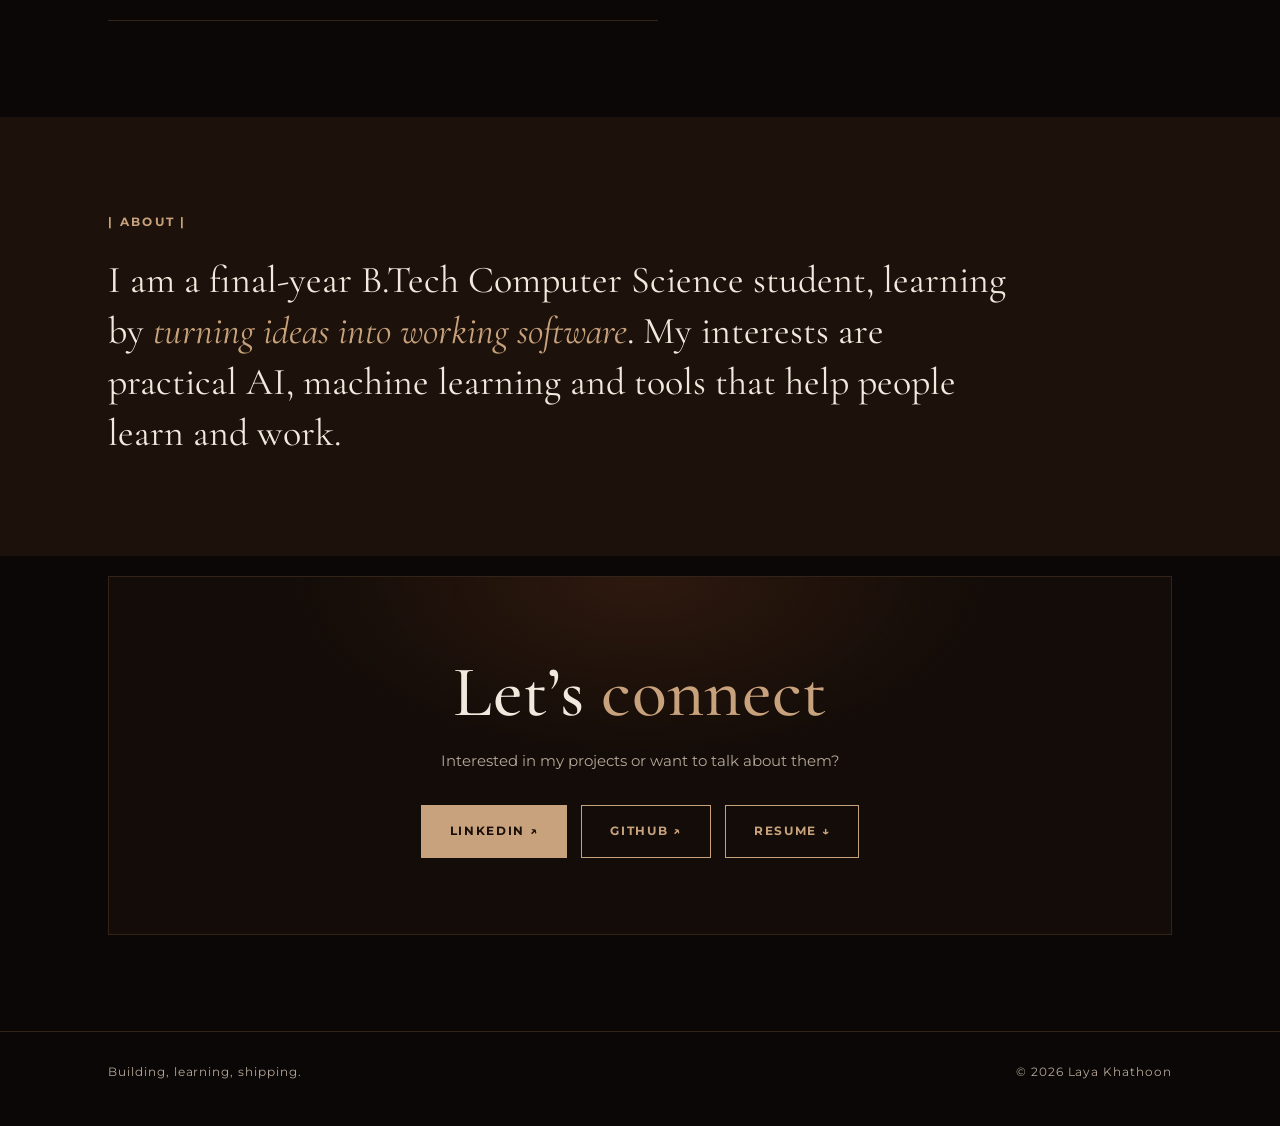
==== commit 67da2a96: "Add portrait to the hero" ====
--- a/index.html
+++ b/index.html
@@ -42,7 +42,7 @@
 .btn i,.lnk i{font-style:normal;display:inline-block;transition:transform .25s}.btn:hover i,.lnk:hover i{transform:translate(2px,-2px)}
 .note{font-size:11px;color:var(--mut);margin:14px 0 0;letter-spacing:.06em}
 .avatar{position:relative;aspect-ratio:4/5;max-width:500px;margin-left:auto;width:100%;border:0;padding:0}
-.avatar div{width:100%;height:100%;background:radial-gradient(70% 55% at 50% 40%,#4a2815,transparent 75%),linear-gradient(180deg,#1b0f09,#0a0706);display:grid;place-items:center;position:relative;overflow:hidden;}.avatar div::after{content:"";position:absolute;left:0;right:0;bottom:0;height:34%;background:linear-gradient(transparent,var(--bg));z-index:1}.avatar .tagline,.avatar small{z-index:2}
+.avatar div{width:100%;height:100%;background:radial-gradient(70% 55% at 50% 40%,#4a2815,transparent 75%),linear-gradient(180deg,#1b0f09,#0a0706);display:grid;place-items:center;position:relative;overflow:hidden;}.avatar div::after{content:"";position:absolute;left:0;right:0;bottom:0;height:34%;background:linear-gradient(transparent,var(--bg));z-index:1}.avatar .tagline,.avatar small{z-index:2}.avatar img{position:absolute;inset:0;width:100%;height:100%;object-fit:cover;object-position:50% 12%;display:block;filter:saturate(.95) contrast(1.02)}.avatar .tagline{text-shadow:0 2px 24px #000a}.avatar div::after{height:42%;background:linear-gradient(transparent,#0a0706cc 65%,var(--bg))}
 .avatar span{font:italic 500 clamp(110px,13vw,170px) "Cormorant Garamond",serif;color:var(--tan);line-height:1}
 .avatar small{position:absolute;bottom:16px;left:0;right:0;text-align:center;color:var(--mut);font-size:10px;letter-spacing:.22em}
 .facts{display:grid;grid-template-columns:repeat(4,1fr);margin-top:80px;border-top:1px solid var(--line)}
@@ -130,7 +130,7 @@
 <p class="sub">Final-year B.Tech Computer Science student making practical ML apps, document Q&amp;A tools and local AI agents. Every project ships with a live demo.</p>
 <div class="btns"><a class="btn pri" href="#work">View projects</a><a class="btn" href="4-Laya-Khathoon-V-Resume.pdf" download="Laya-Khathoon-V-Resume.pdf">Download resume <i>&darr;</i></a></div>
 <p class="note">Resume PDF &middot; Updated November 2026</p></div>
-<div class="avatar" aria-hidden="true"><div><span>L</span><small>PHOTO COMING SOON</small><b class="tagline" aria-hidden="true">AI <i>&amp;</i> ML</b></div></div></div>
+<div class="avatar" aria-hidden="true"><div><img src="laya-portrait.webp" alt="Portrait of Laya Khathoon" width="959" height="1198" fetchpriority="high"><b class="tagline" aria-hidden="true">AI <i>&amp;</i> ML</b></div></div></div>
 <div class="w"><div class="facts">
 <div class="fact rv"><b>4</b><span>deployed apps</span></div><div class="fact rv" style="--d:.08s"><b>6</b><span>projects showcased</span></div><div class="fact rv" style="--d:.16s"><b>3</b><span>hackathons &amp; programs</span></div><div class="fact rv" style="--d:.24s"><b>2</b><span>internships</span></div></div></div>
 </header>
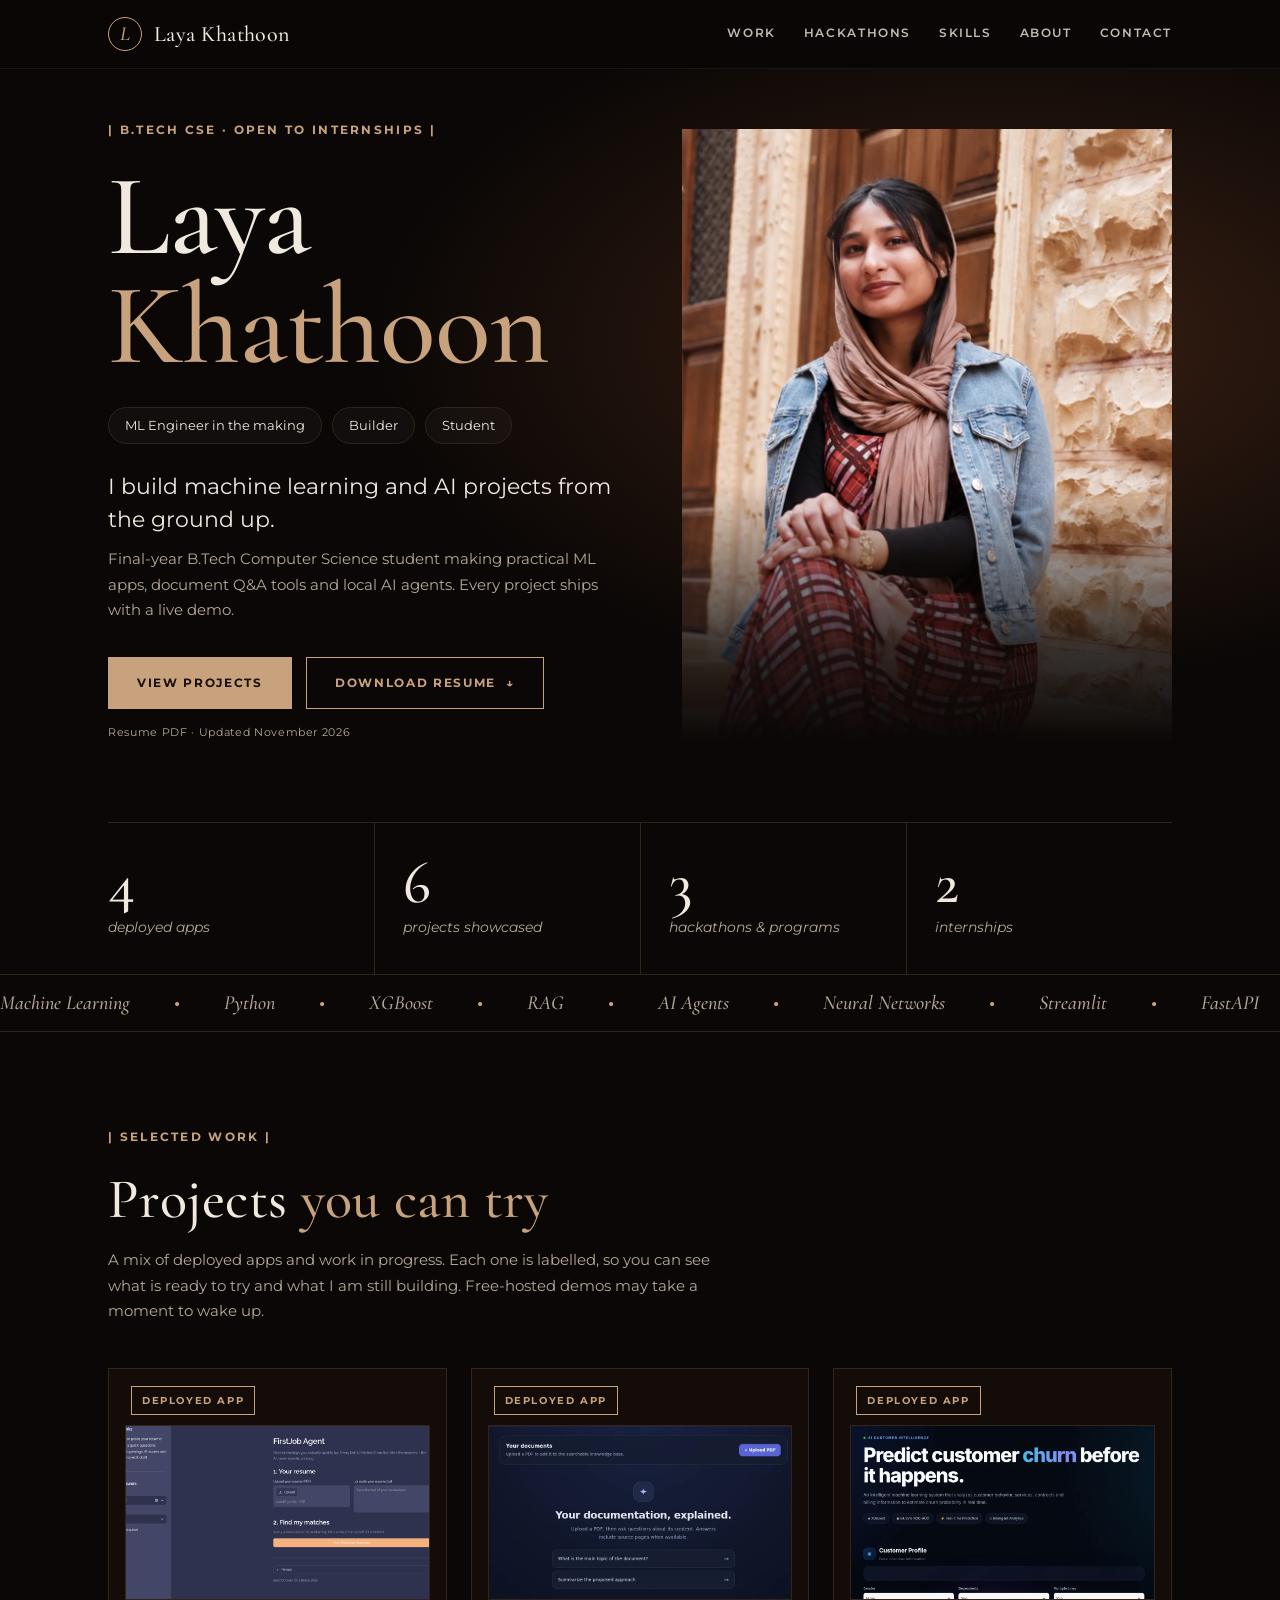
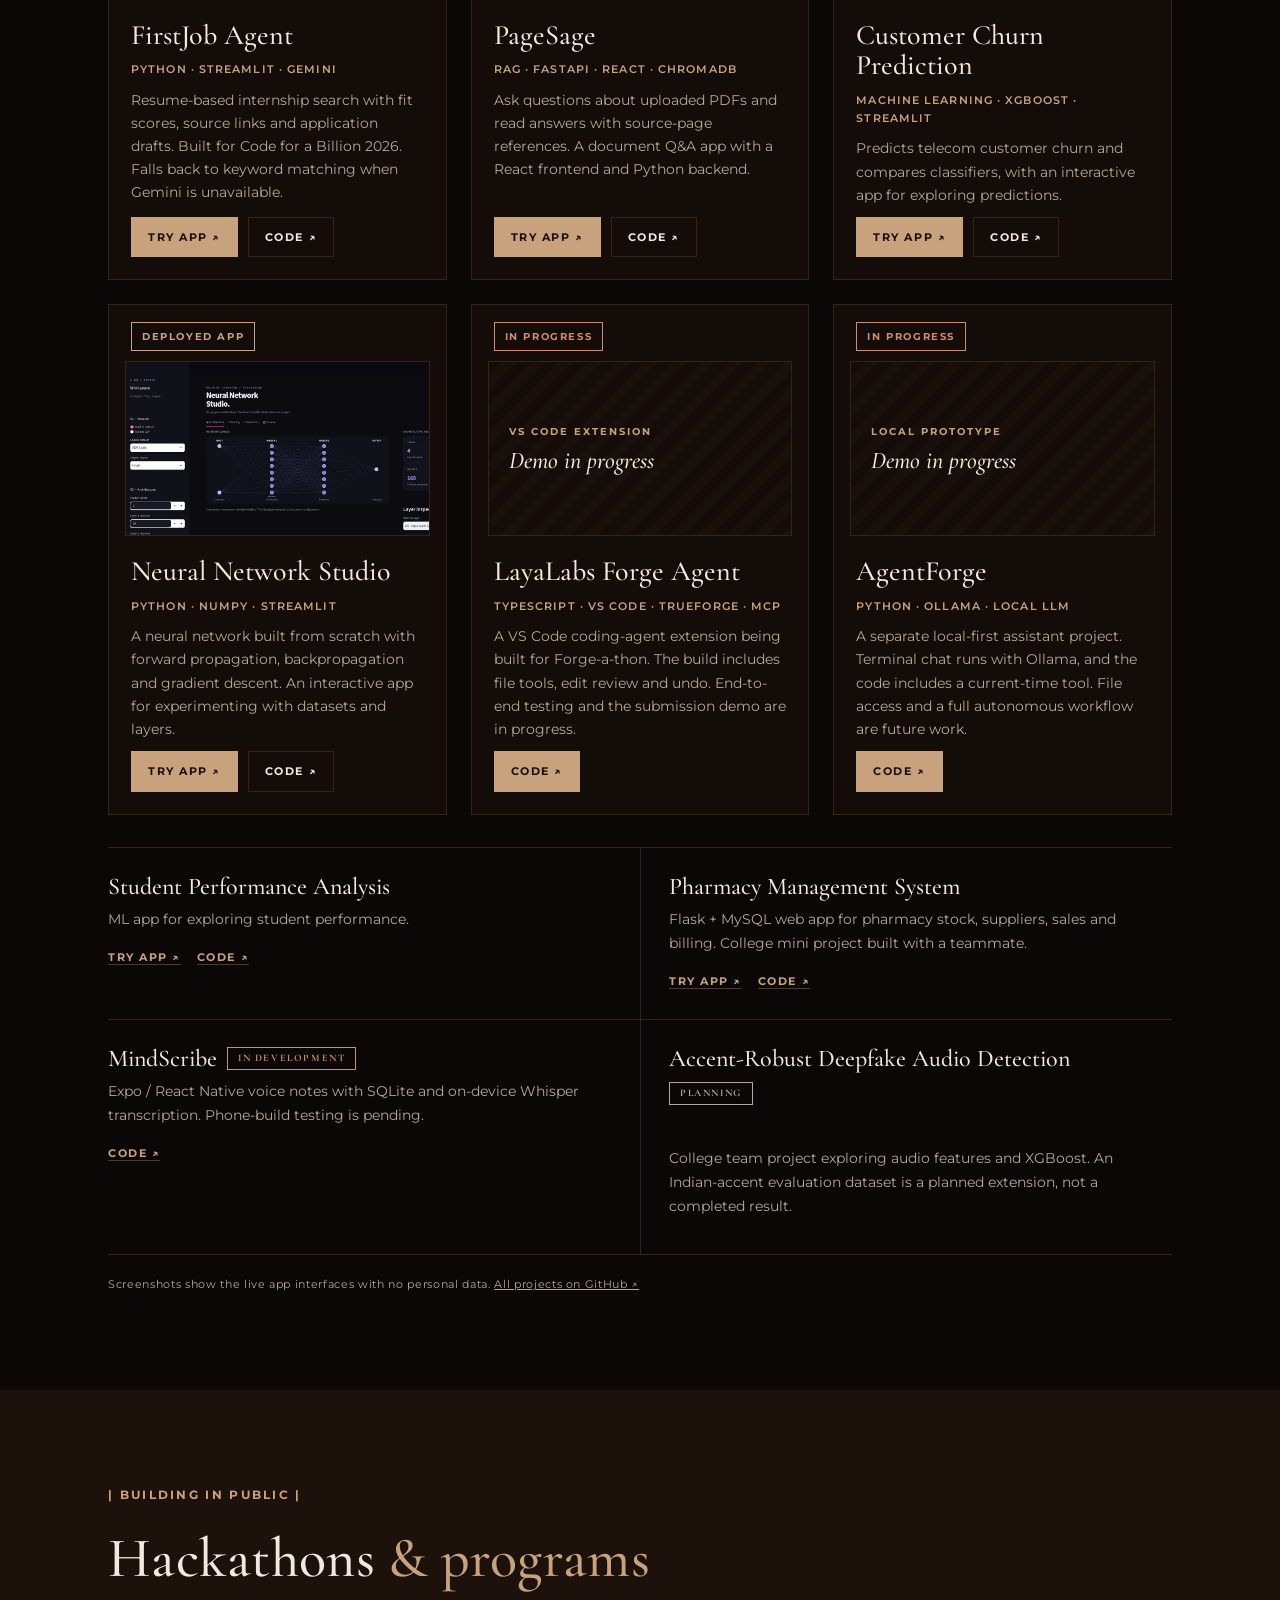
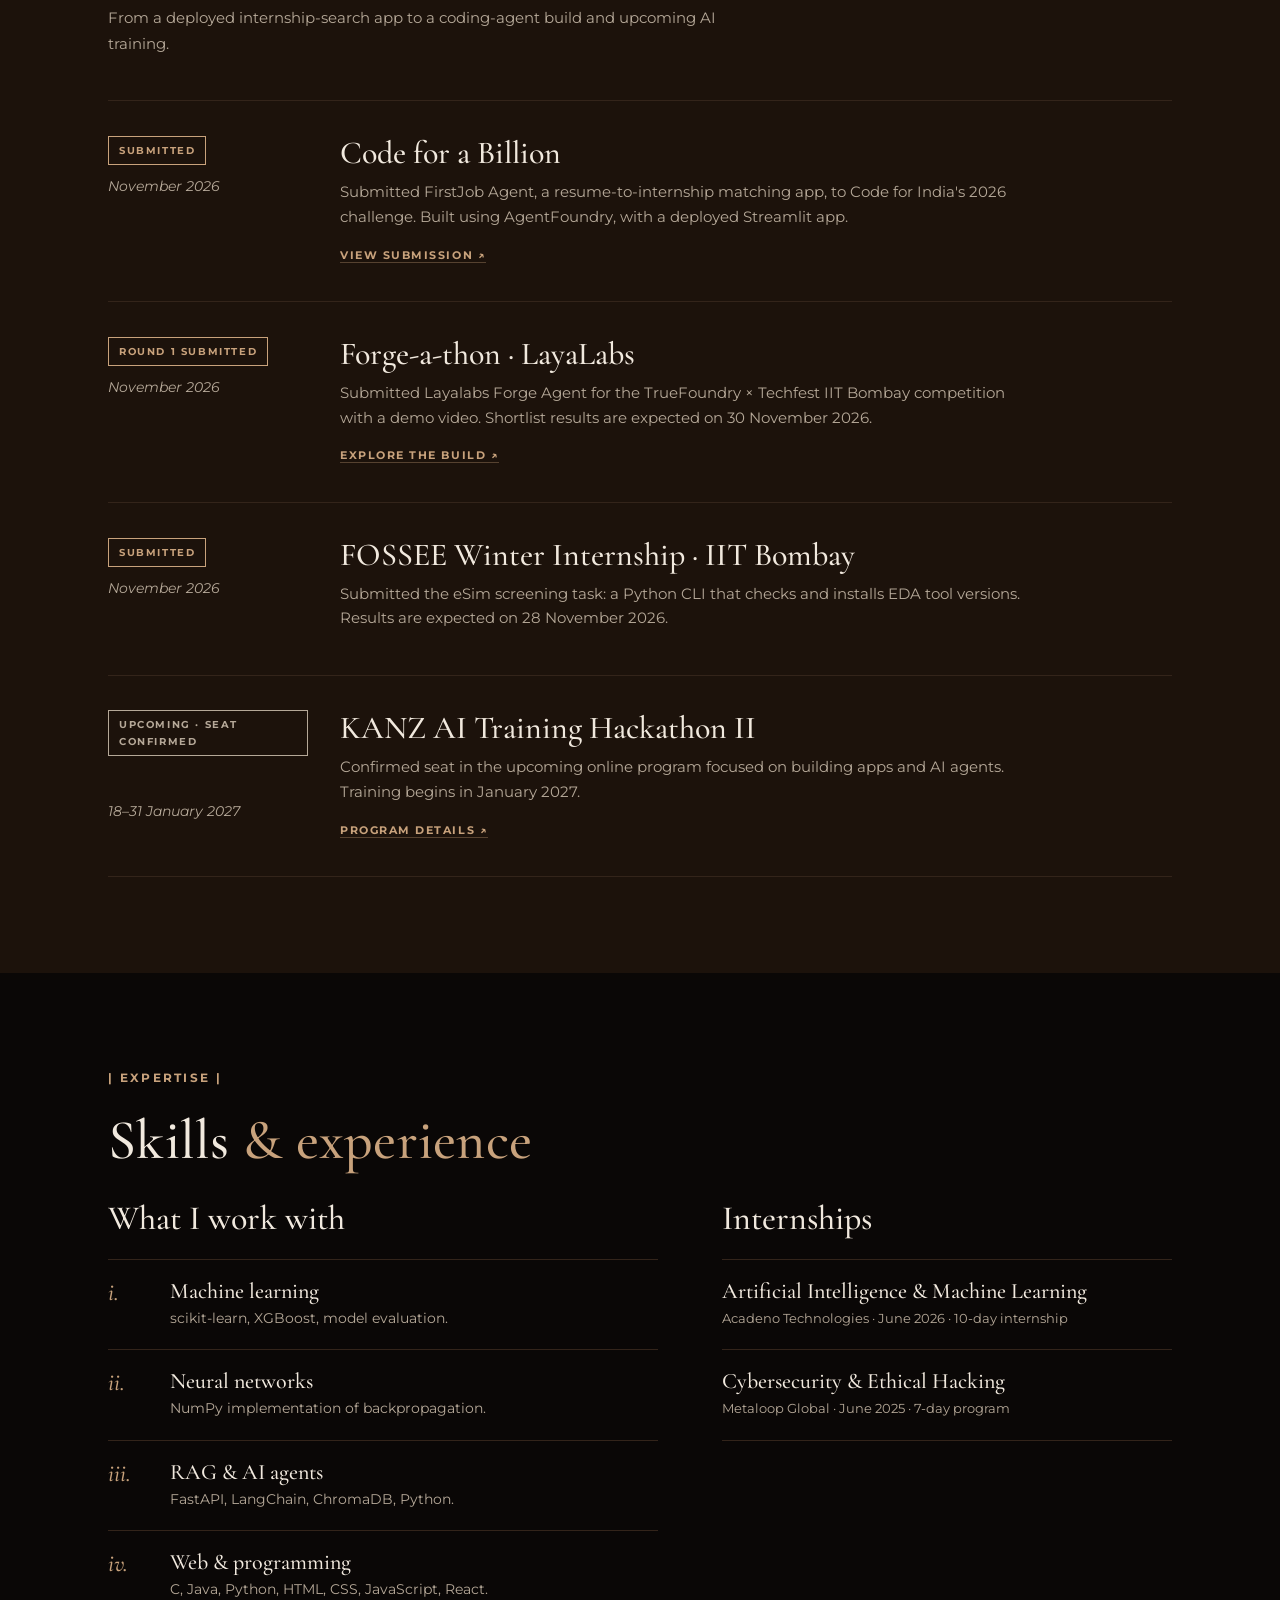
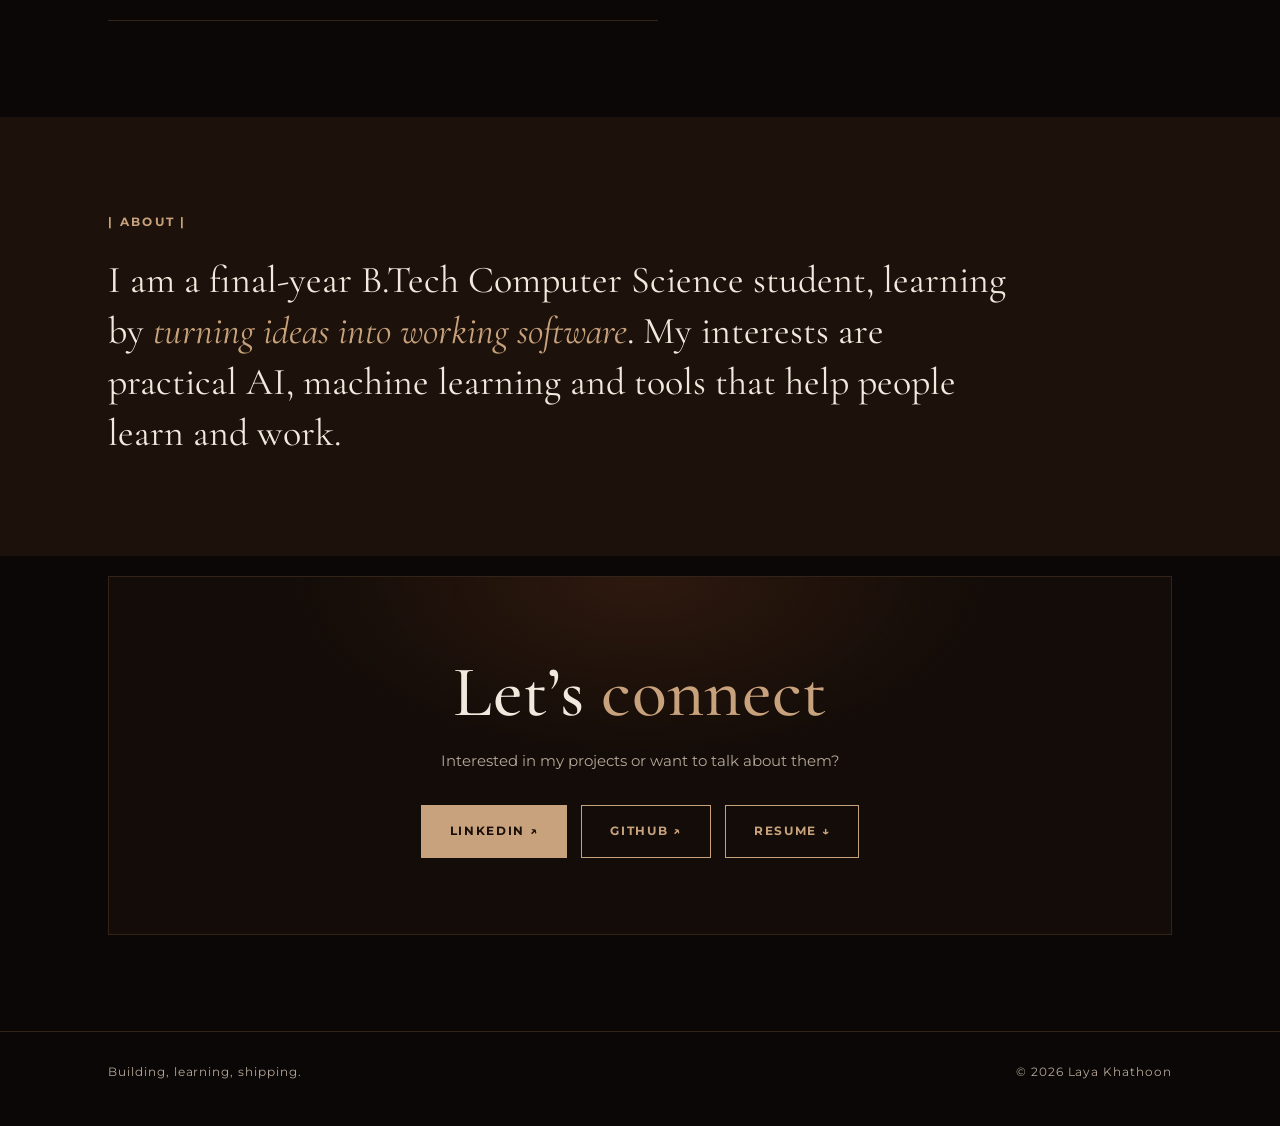
==== commit 5647df40: "Remove the text over the portrait" ====
--- a/index.html
+++ b/index.html
@@ -130,7 +130,7 @@
 <p class="sub">Final-year B.Tech Computer Science student making practical ML apps, document Q&amp;A tools and local AI agents. Every project ships with a live demo.</p>
 <div class="btns"><a class="btn pri" href="#work">View projects</a><a class="btn" href="4-Laya-Khathoon-V-Resume.pdf" download="Laya-Khathoon-V-Resume.pdf">Download resume <i>&darr;</i></a></div>
 <p class="note">Resume PDF &middot; Updated November 2026</p></div>
-<div class="avatar" aria-hidden="true"><div><img src="laya-portrait.webp" alt="Portrait of Laya Khathoon" width="959" height="1198" fetchpriority="high"><b class="tagline" aria-hidden="true">AI <i>&amp;</i> ML</b></div></div></div>
+<div class="avatar" aria-hidden="true"><div><img src="laya-portrait.webp" alt="Portrait of Laya Khathoon" width="959" height="1198" fetchpriority="high"></div></div></div>
 <div class="w"><div class="facts">
 <div class="fact rv"><b>4</b><span>deployed apps</span></div><div class="fact rv" style="--d:.08s"><b>6</b><span>projects showcased</span></div><div class="fact rv" style="--d:.16s"><b>3</b><span>hackathons &amp; programs</span></div><div class="fact rv" style="--d:.24s"><b>2</b><span>internships</span></div></div></div>
 </header>
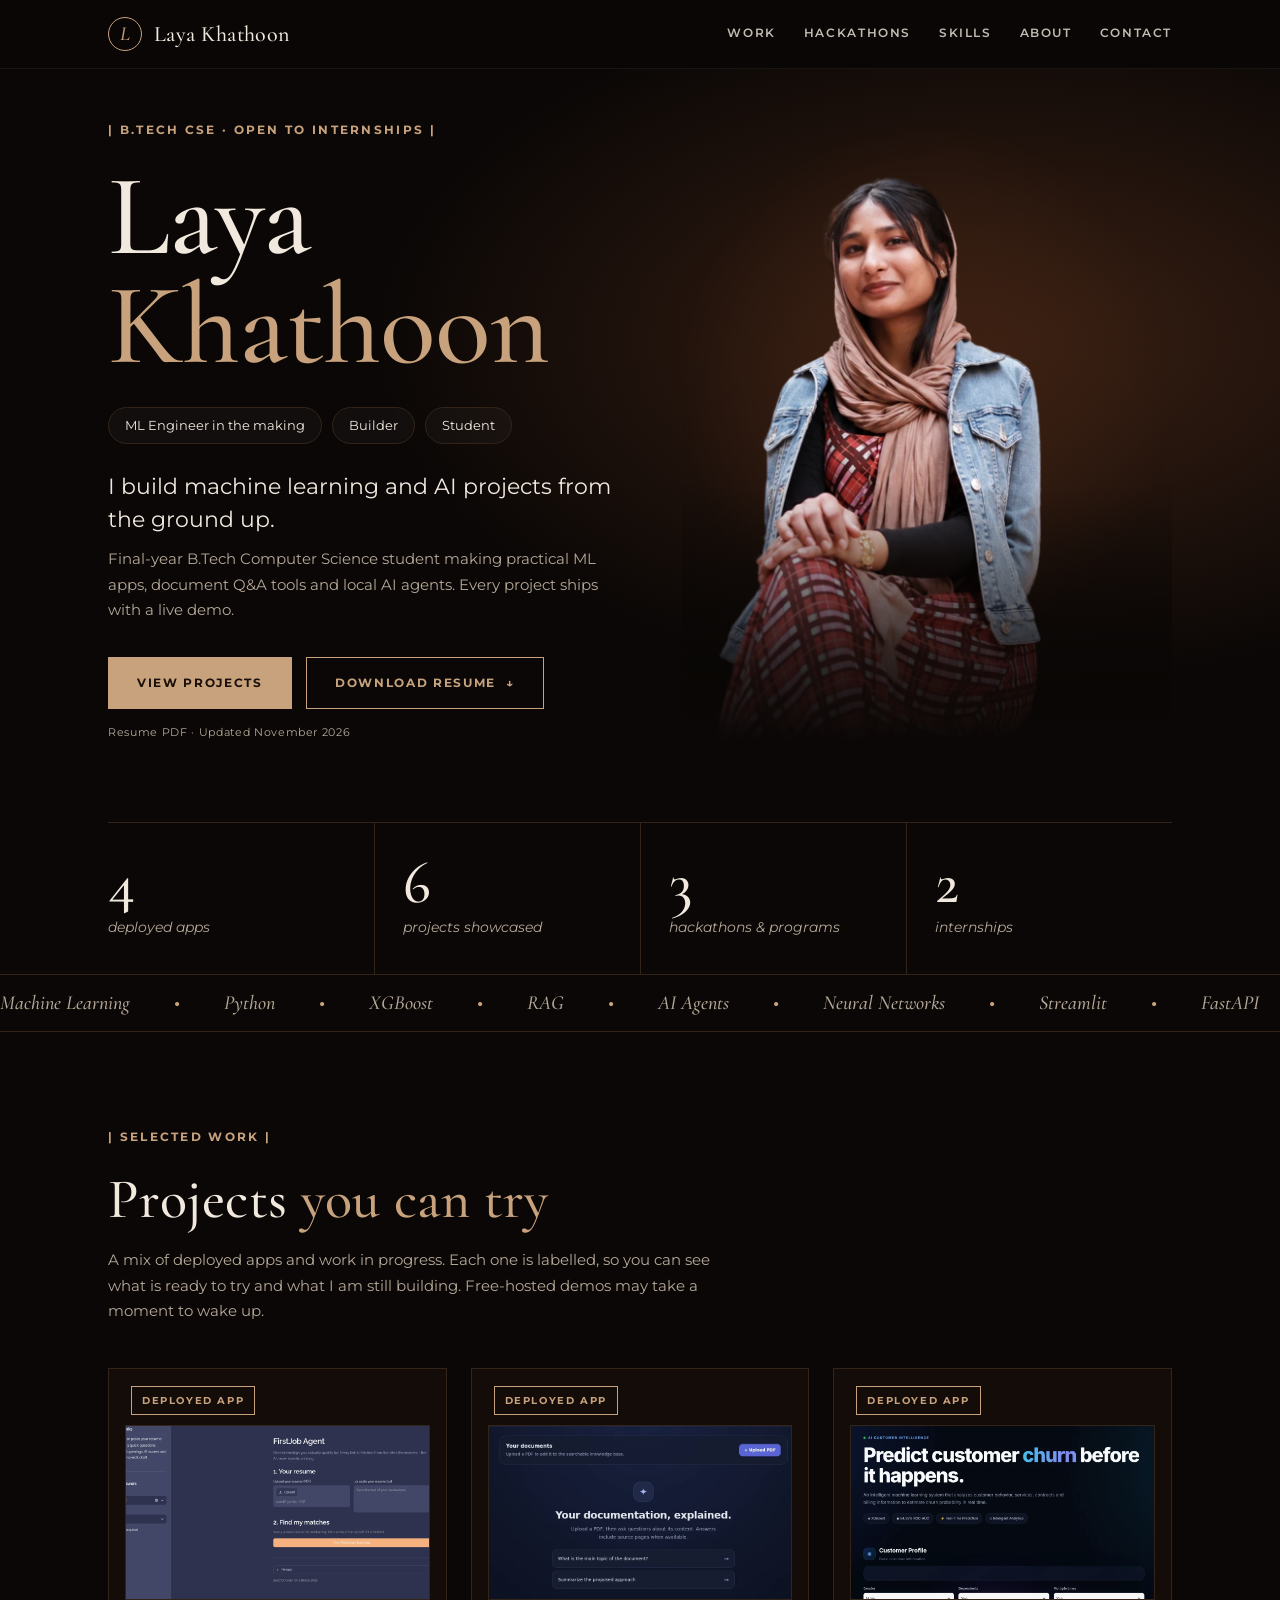
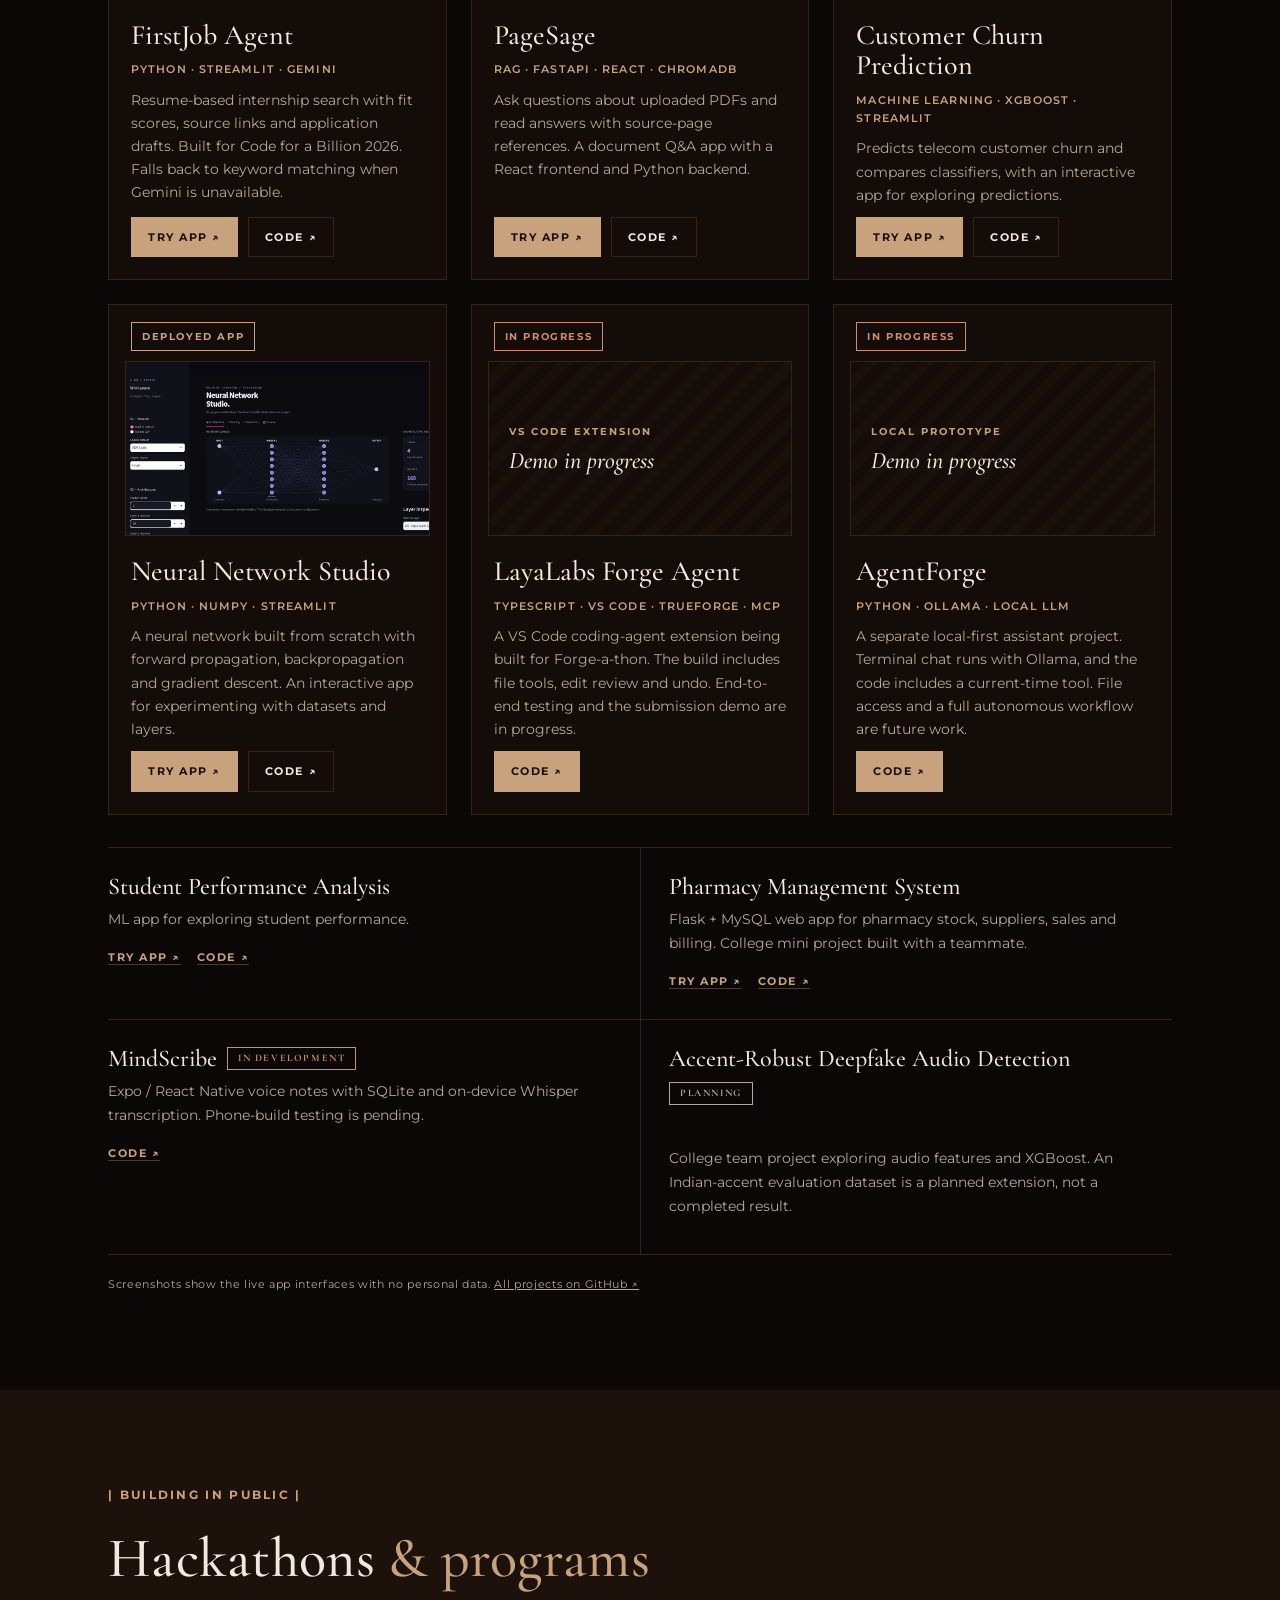
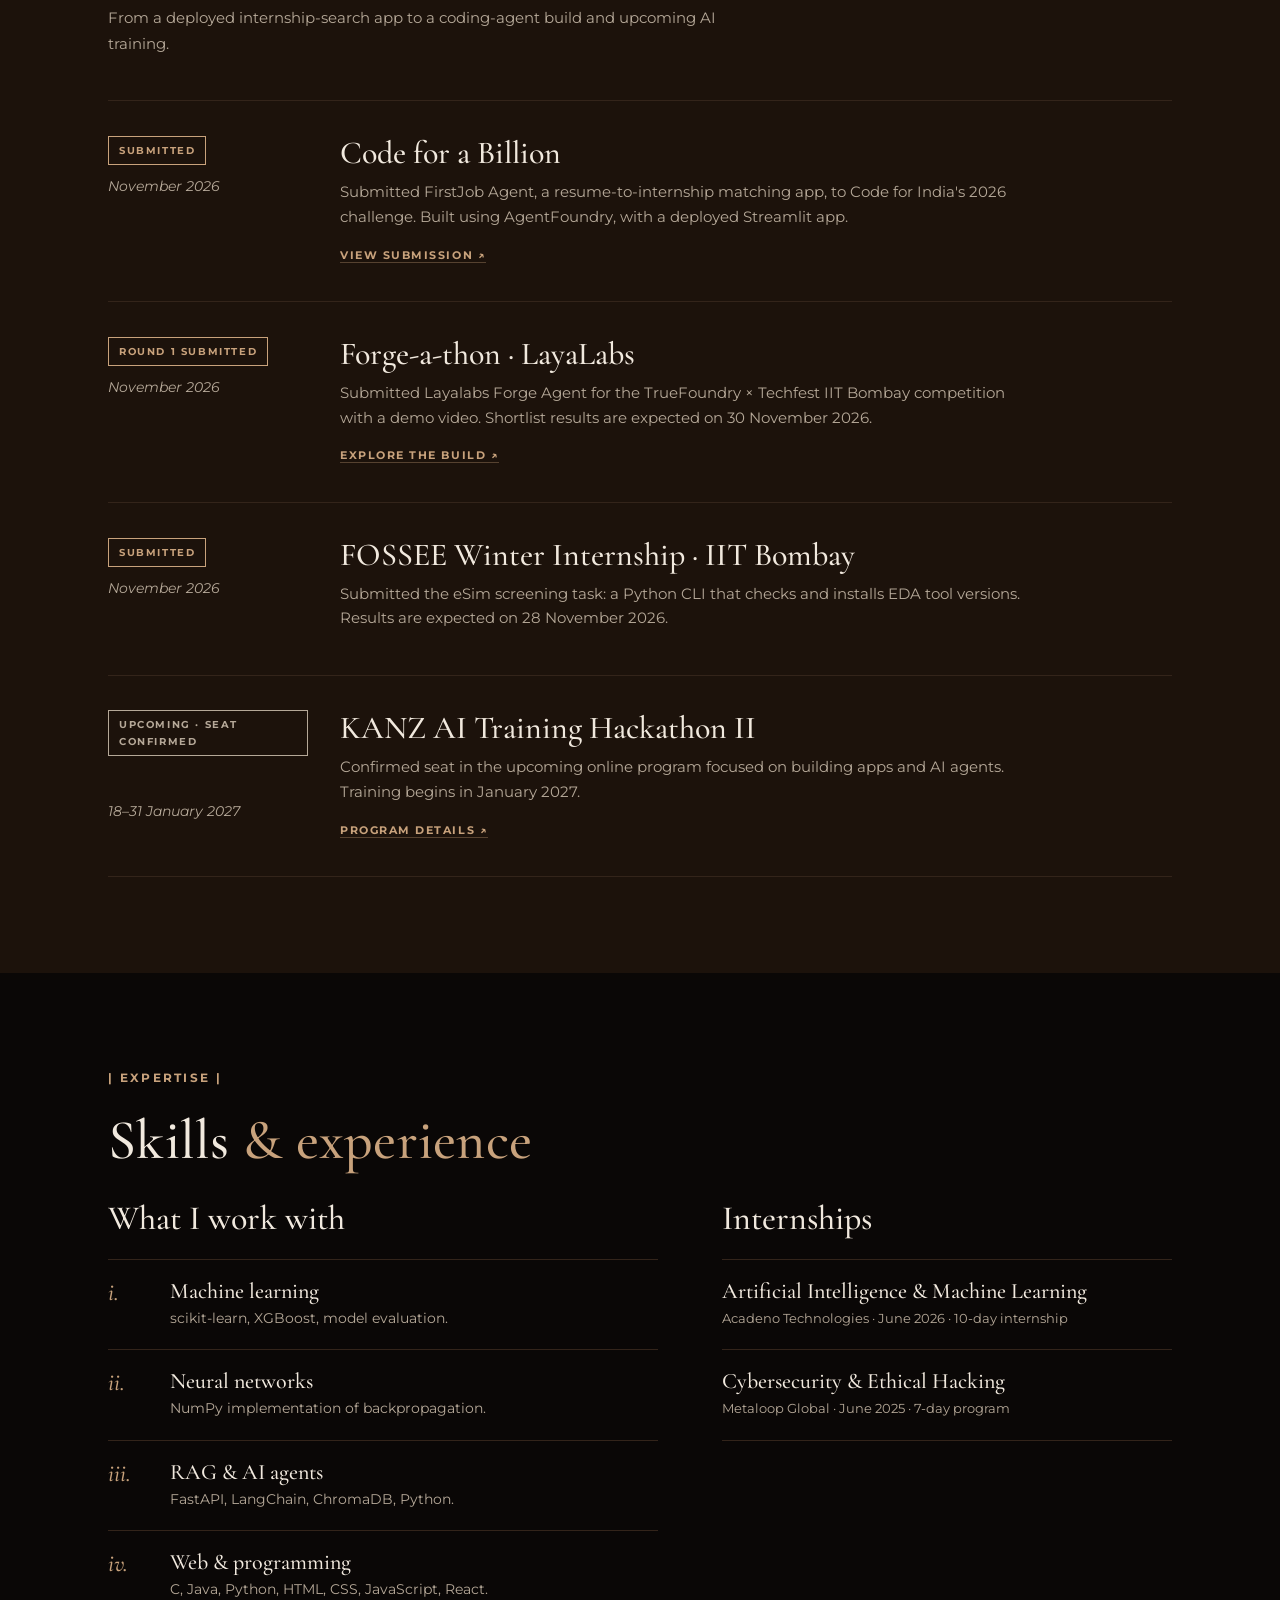
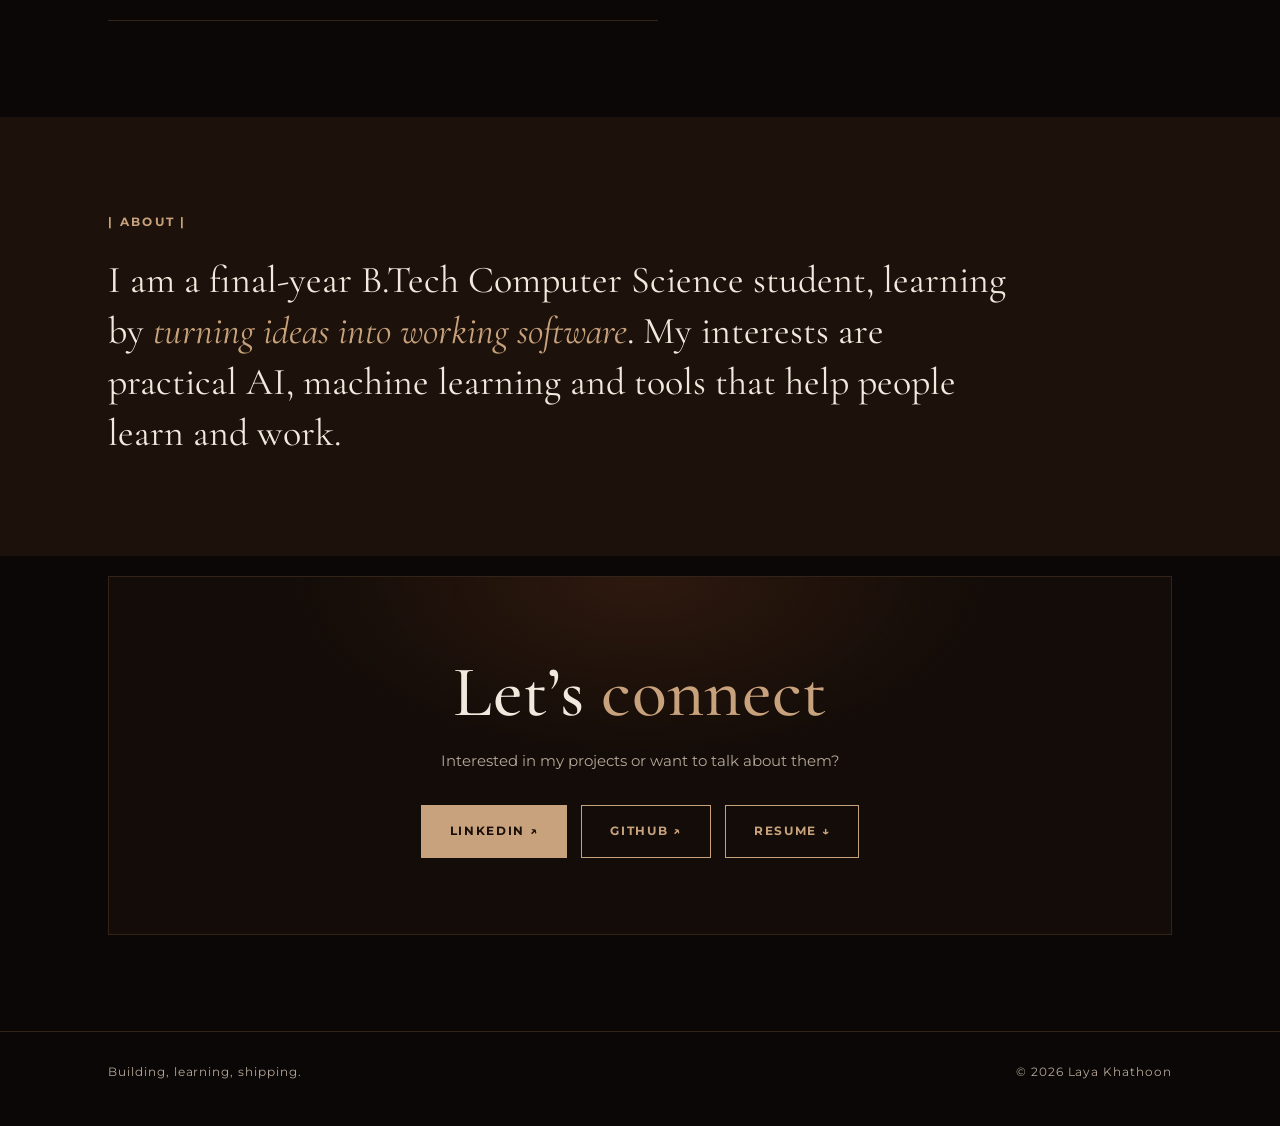
==== commit 40933980: "Portrait with plain background, natural right sleeve" ====
--- a/index.html
+++ b/index.html
@@ -42,7 +42,7 @@
 .btn i,.lnk i{font-style:normal;display:inline-block;transition:transform .25s}.btn:hover i,.lnk:hover i{transform:translate(2px,-2px)}
 .note{font-size:11px;color:var(--mut);margin:14px 0 0;letter-spacing:.06em}
 .avatar{position:relative;aspect-ratio:4/5;max-width:500px;margin-left:auto;width:100%;border:0;padding:0}
-.avatar div{width:100%;height:100%;background:radial-gradient(70% 55% at 50% 40%,#4a2815,transparent 75%),linear-gradient(180deg,#1b0f09,#0a0706);display:grid;place-items:center;position:relative;overflow:hidden;}.avatar div::after{content:"";position:absolute;left:0;right:0;bottom:0;height:34%;background:linear-gradient(transparent,var(--bg));z-index:1}.avatar .tagline,.avatar small{z-index:2}.avatar img{position:absolute;inset:0;width:100%;height:100%;object-fit:cover;object-position:50% 12%;display:block;filter:saturate(.95) contrast(1.02)}.avatar .tagline{text-shadow:0 2px 24px #000a}.avatar div::after{height:42%;background:linear-gradient(transparent,#0a0706cc 65%,var(--bg))}
+.avatar div{width:100%;height:100%;background:radial-gradient(65% 55% at 50% 42%,#3d2113,transparent 78%);display:grid;place-items:center;position:relative;overflow:hidden;}.avatar div::after{content:"";position:absolute;left:0;right:0;bottom:0;height:34%;background:linear-gradient(transparent,var(--bg));z-index:1}.avatar .tagline,.avatar small{z-index:2}.avatar img{position:absolute;inset:0;width:100%;height:100%;object-fit:cover;object-position:50% 100%;display:block;filter:saturate(.95) contrast(1.02)}.avatar .tagline{text-shadow:0 2px 24px #000a}.avatar div::after{height:42%;background:linear-gradient(transparent,#0a0706cc 65%,var(--bg))}
 .avatar span{font:italic 500 clamp(110px,13vw,170px) "Cormorant Garamond",serif;color:var(--tan);line-height:1}
 .avatar small{position:absolute;bottom:16px;left:0;right:0;text-align:center;color:var(--mut);font-size:10px;letter-spacing:.22em}
 .facts{display:grid;grid-template-columns:repeat(4,1fr);margin-top:80px;border-top:1px solid var(--line)}
@@ -130,7 +130,7 @@
 <p class="sub">Final-year B.Tech Computer Science student making practical ML apps, document Q&amp;A tools and local AI agents. Every project ships with a live demo.</p>
 <div class="btns"><a class="btn pri" href="#work">View projects</a><a class="btn" href="4-Laya-Khathoon-V-Resume.pdf" download="Laya-Khathoon-V-Resume.pdf">Download resume <i>&darr;</i></a></div>
 <p class="note">Resume PDF &middot; Updated November 2026</p></div>
-<div class="avatar" aria-hidden="true"><div><img src="laya-portrait.webp" alt="Portrait of Laya Khathoon" width="959" height="1198" fetchpriority="high"></div></div></div>
+<div class="avatar" aria-hidden="true"><div><img src="laya-portrait-cutout.webp" alt="Portrait of Laya Khathoon" width="959" height="1198" fetchpriority="high"></div></div></div>
 <div class="w"><div class="facts">
 <div class="fact rv"><b>4</b><span>deployed apps</span></div><div class="fact rv" style="--d:.08s"><b>6</b><span>projects showcased</span></div><div class="fact rv" style="--d:.16s"><b>3</b><span>hackathons &amp; programs</span></div><div class="fact rv" style="--d:.24s"><b>2</b><span>internships</span></div></div></div>
 </header>
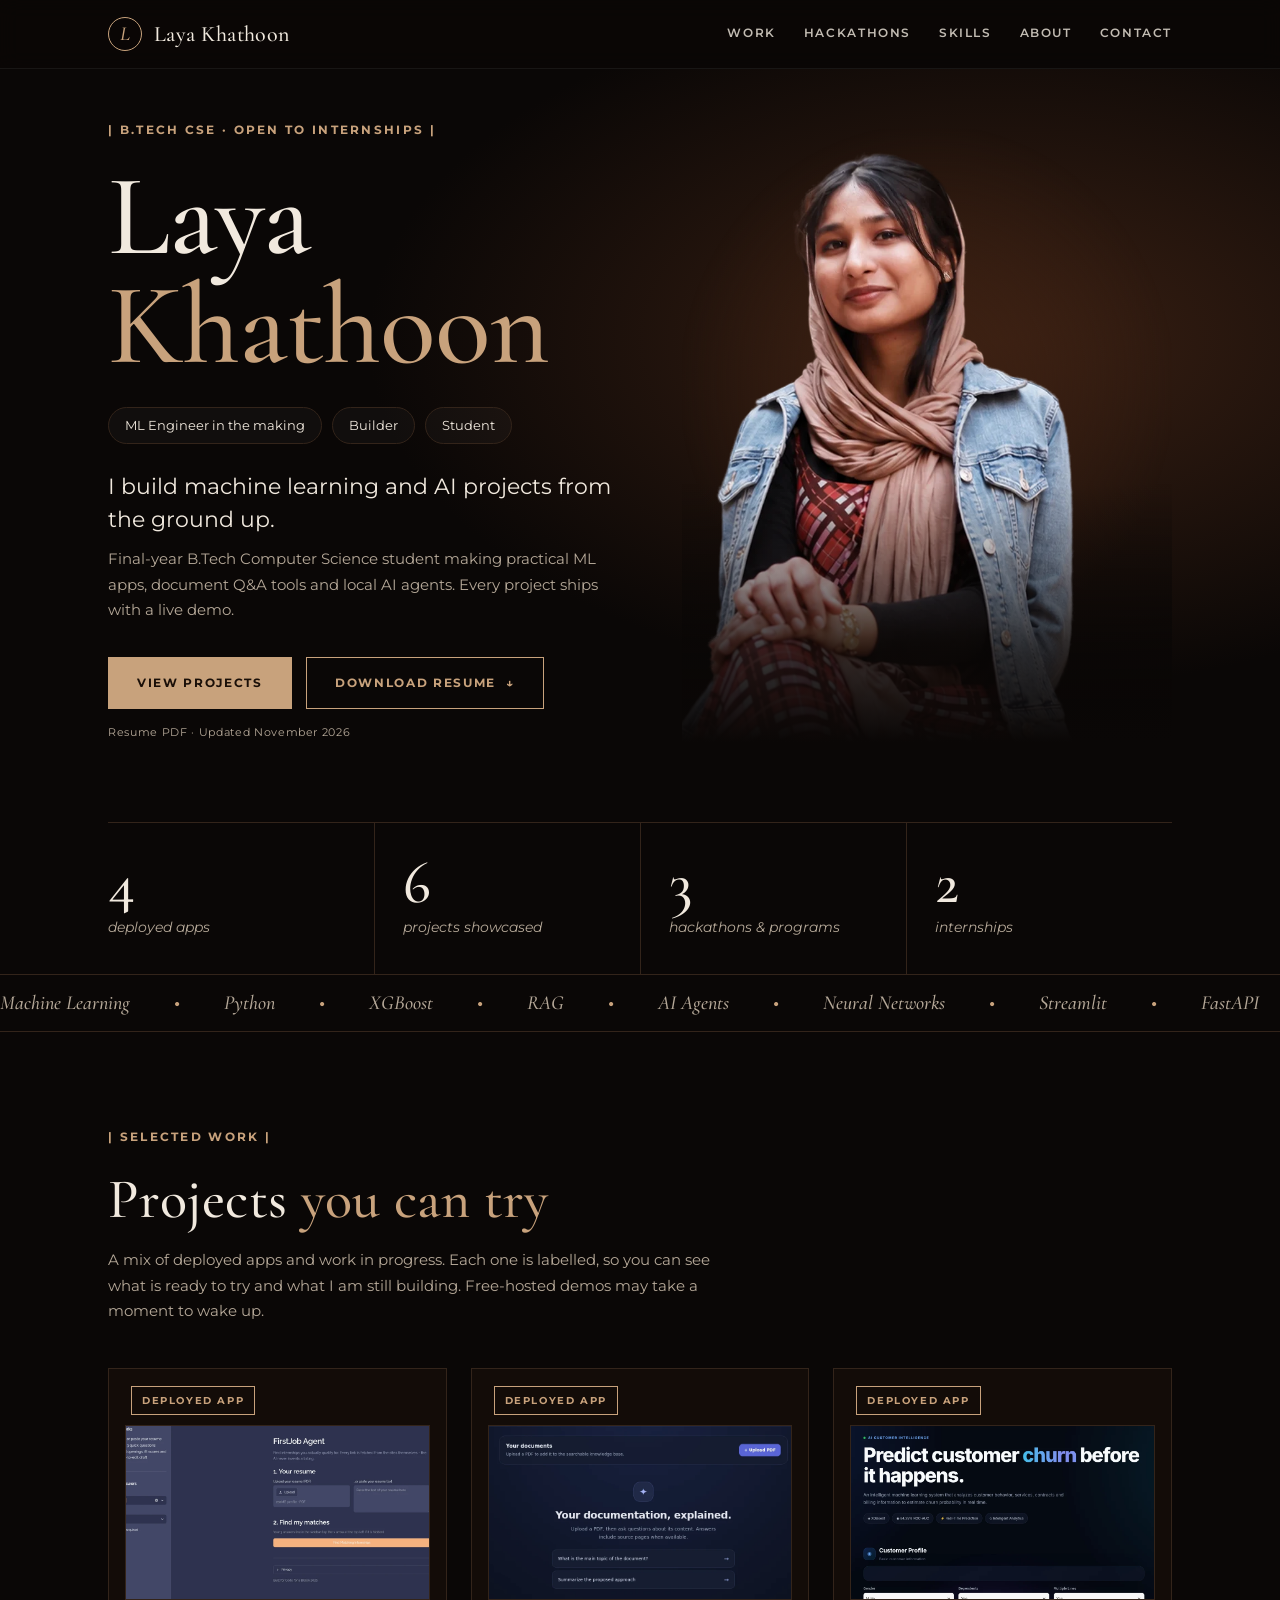
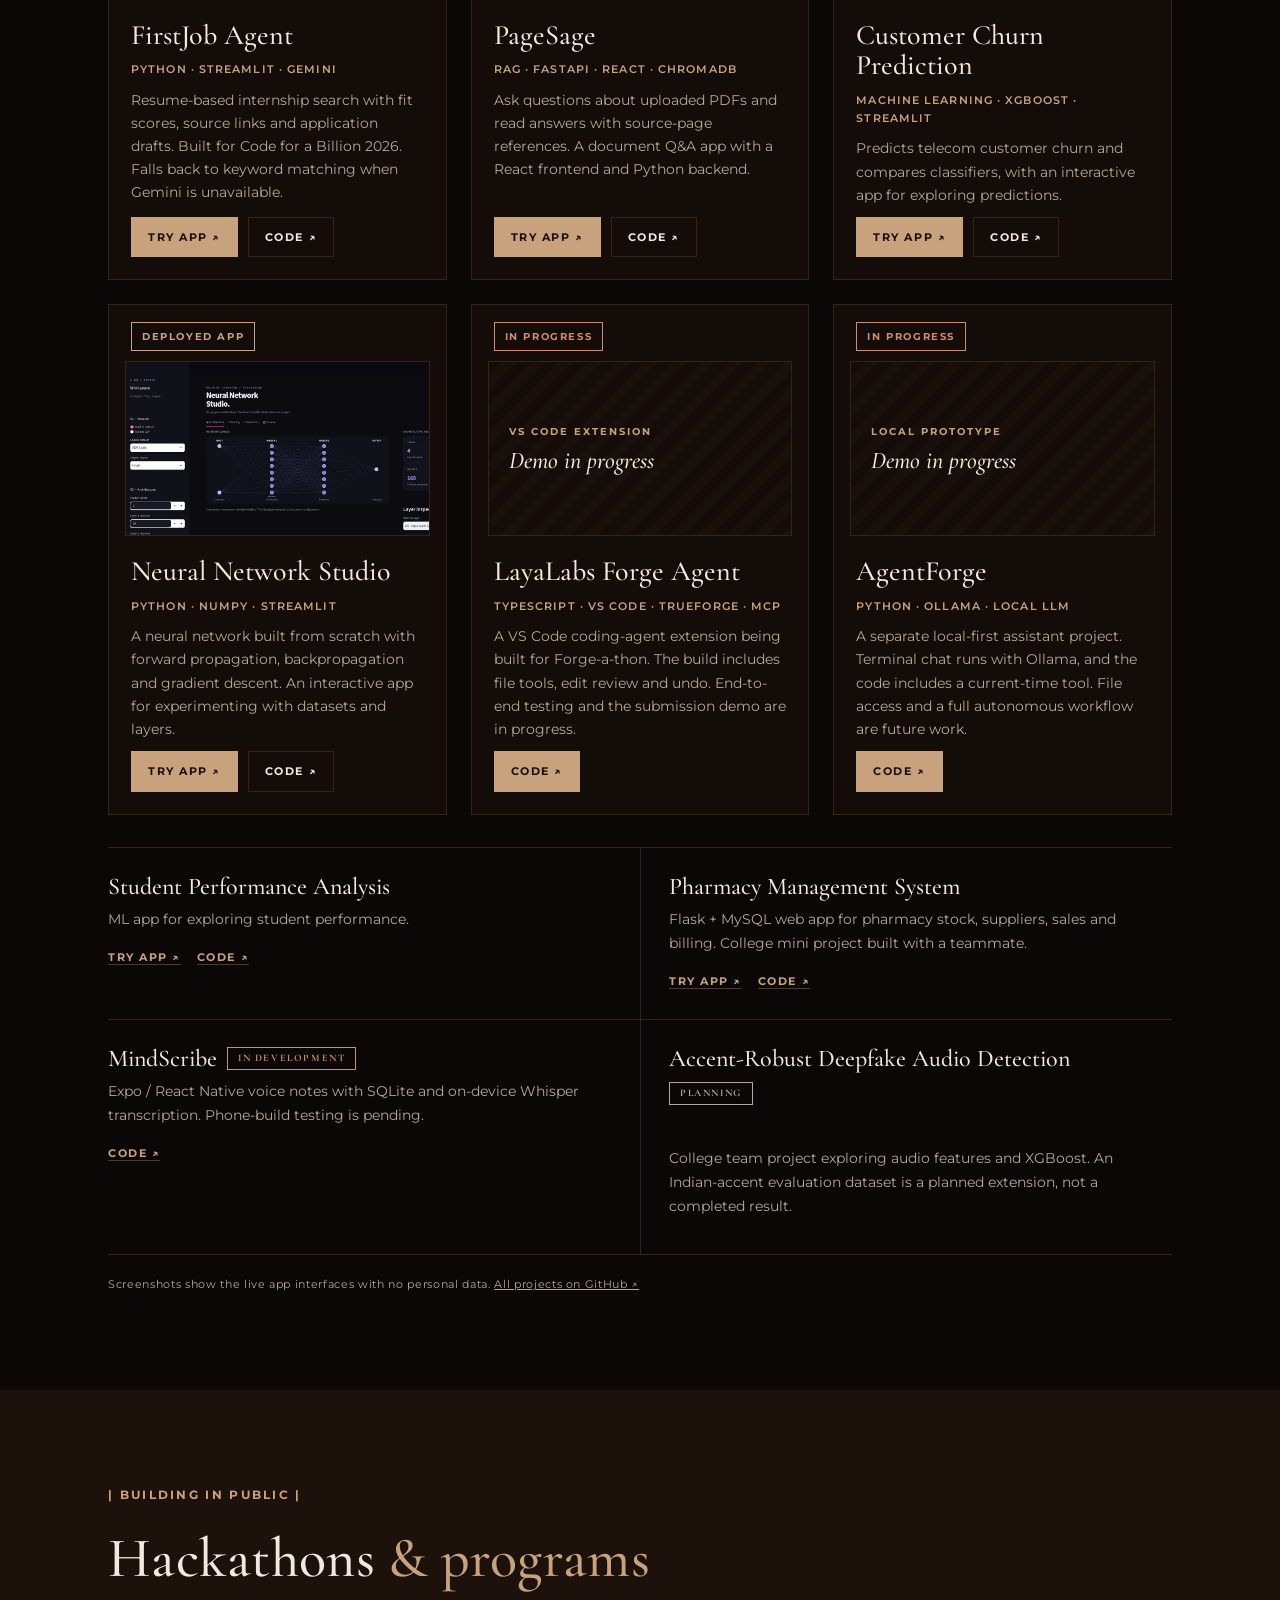
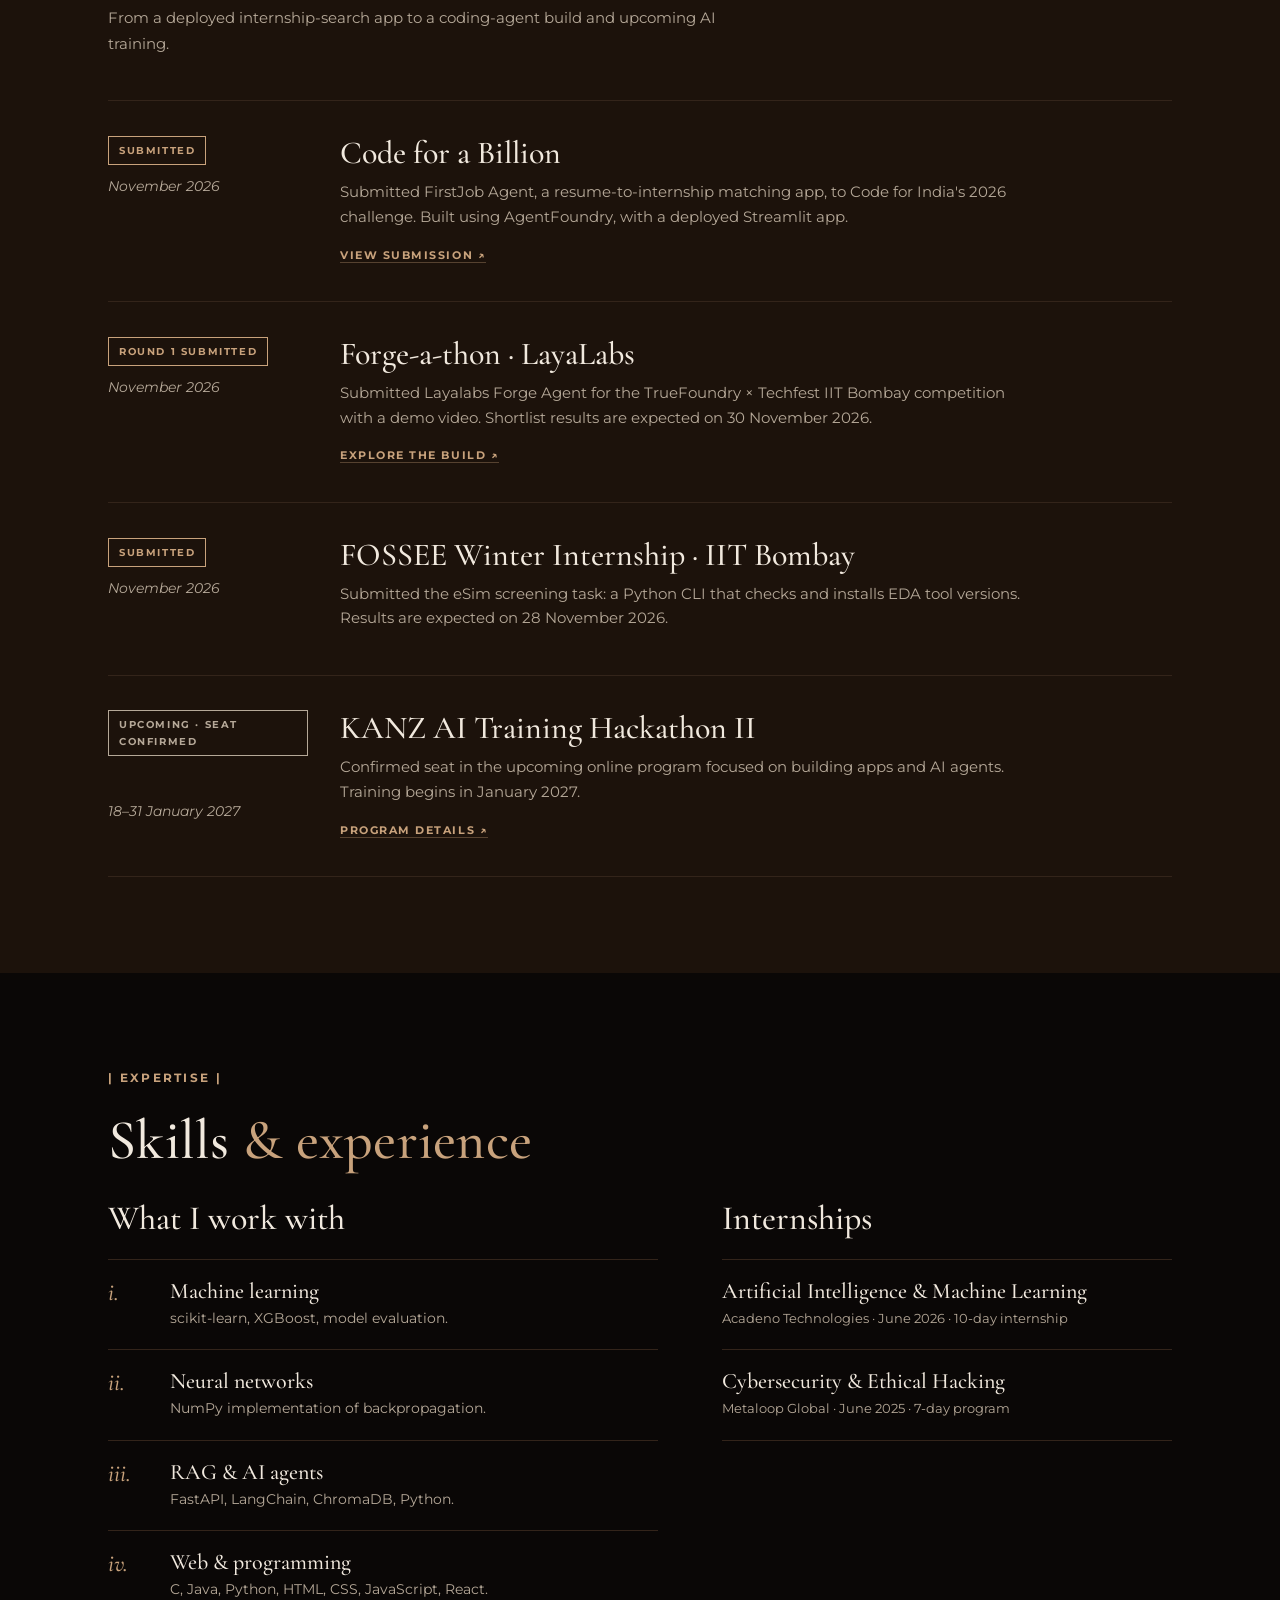
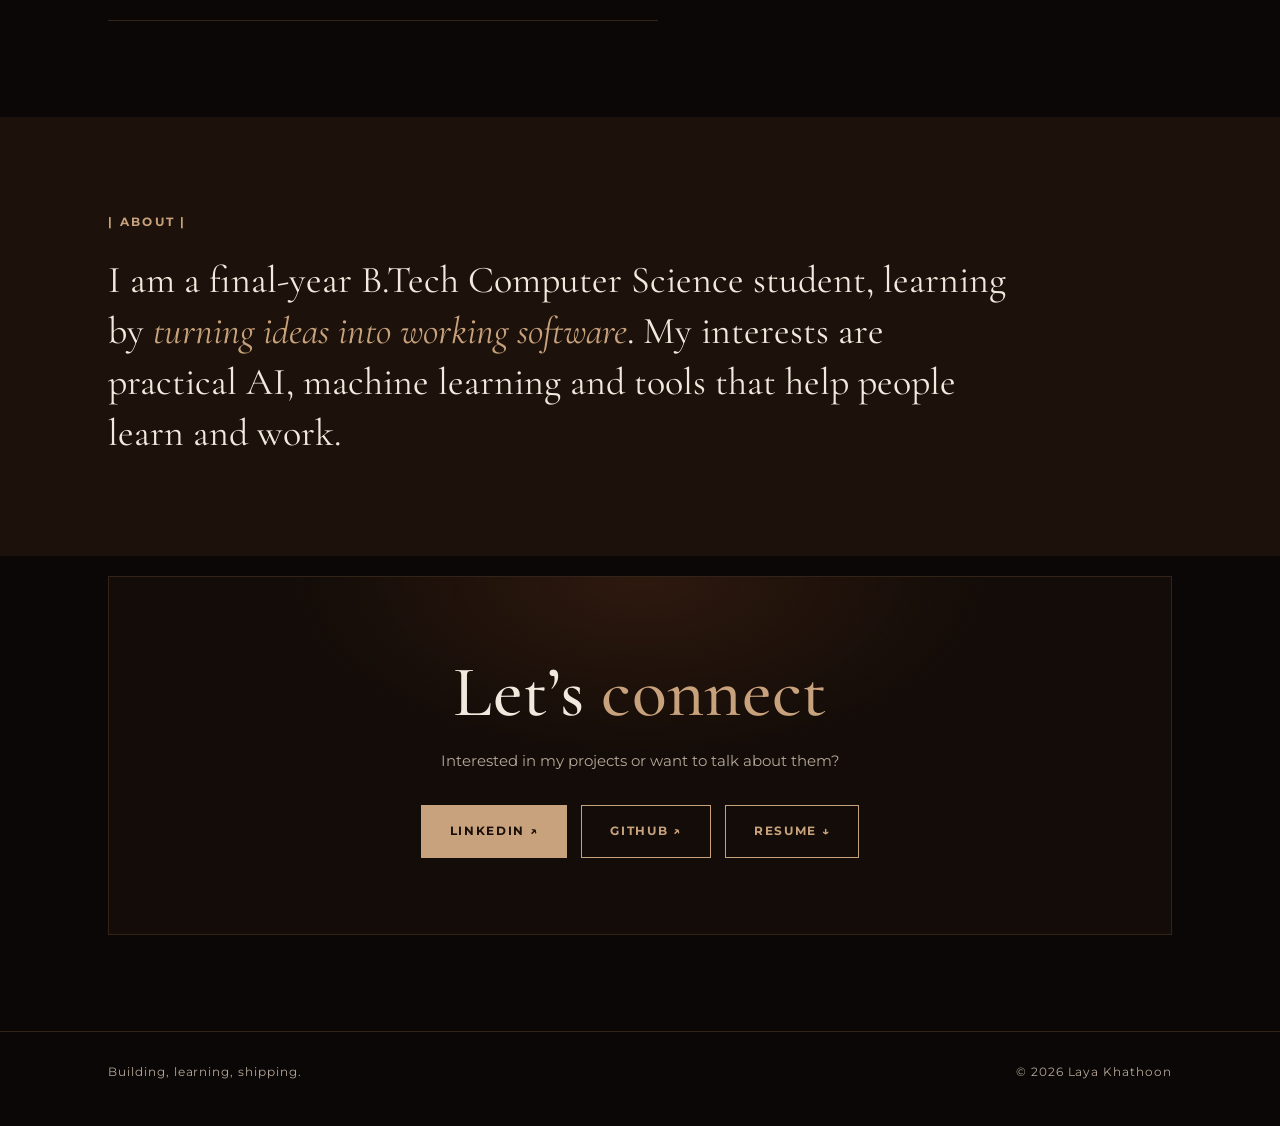
==== commit 64ea0b7f: "Tighter, zoomed hero portrait" ====
--- a/index.html
+++ b/index.html
@@ -117,7 +117,7 @@
 .avatar small{bottom:16px}
 .hero .role{order:5}.hero .sub{order:6}.hero .btns{order:7;width:100%}.hero .note{order:8}
 }
-</style></head><body>
+.avatar img{transform:scale(1.28);transform-origin:50% 22%}</style></head><body>
 <div class="prog" id="pg" aria-hidden="true"></div><nav class="bar"><div class="w"><a class="logo" href="#top"><b>L</b>Laya Khathoon</a>
 <button class="burger" aria-label="Menu" aria-expanded="false" id="bg">&#9776;</button>
 <div class="menu" id="mn"><a href="#work">Work</a><a href="#hackathons">Hackathons</a><a href="#skills">Skills</a><a href="#about">About</a><a href="#connect">Contact</a></div></div></nav>
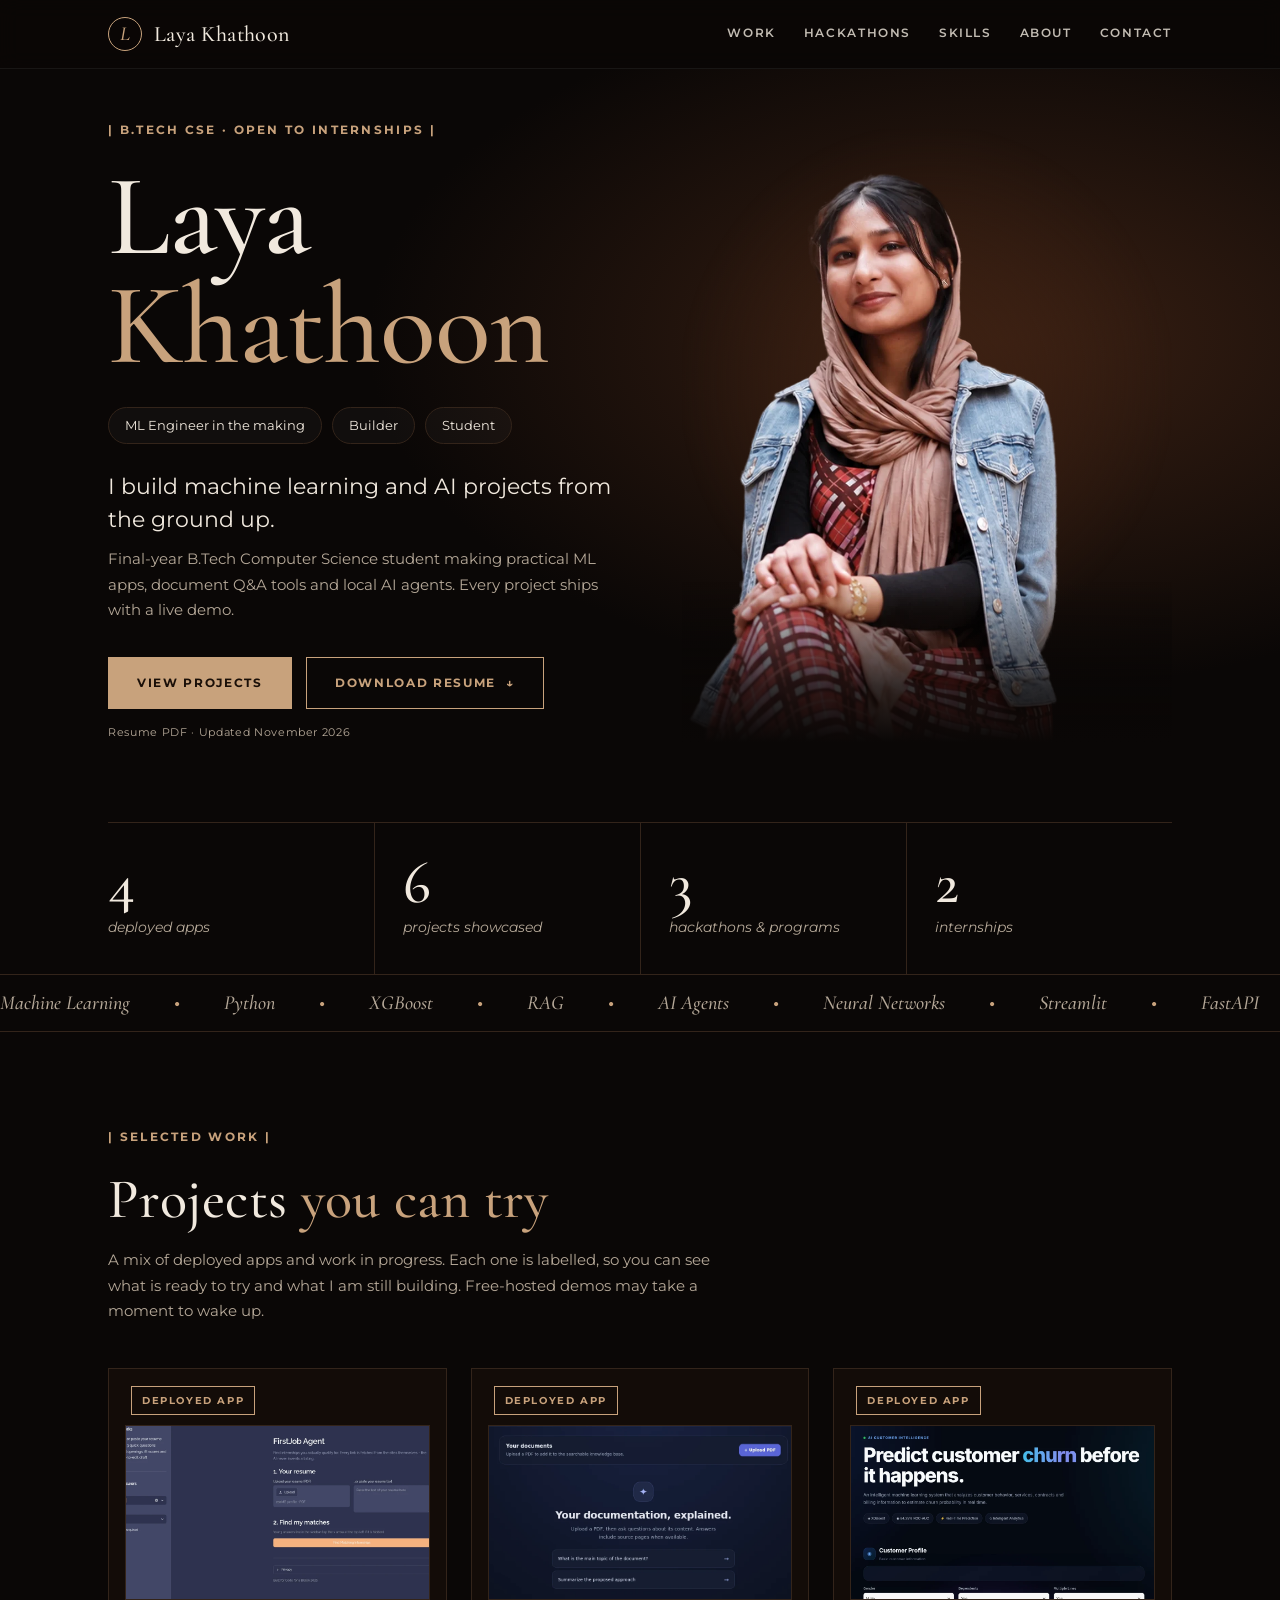
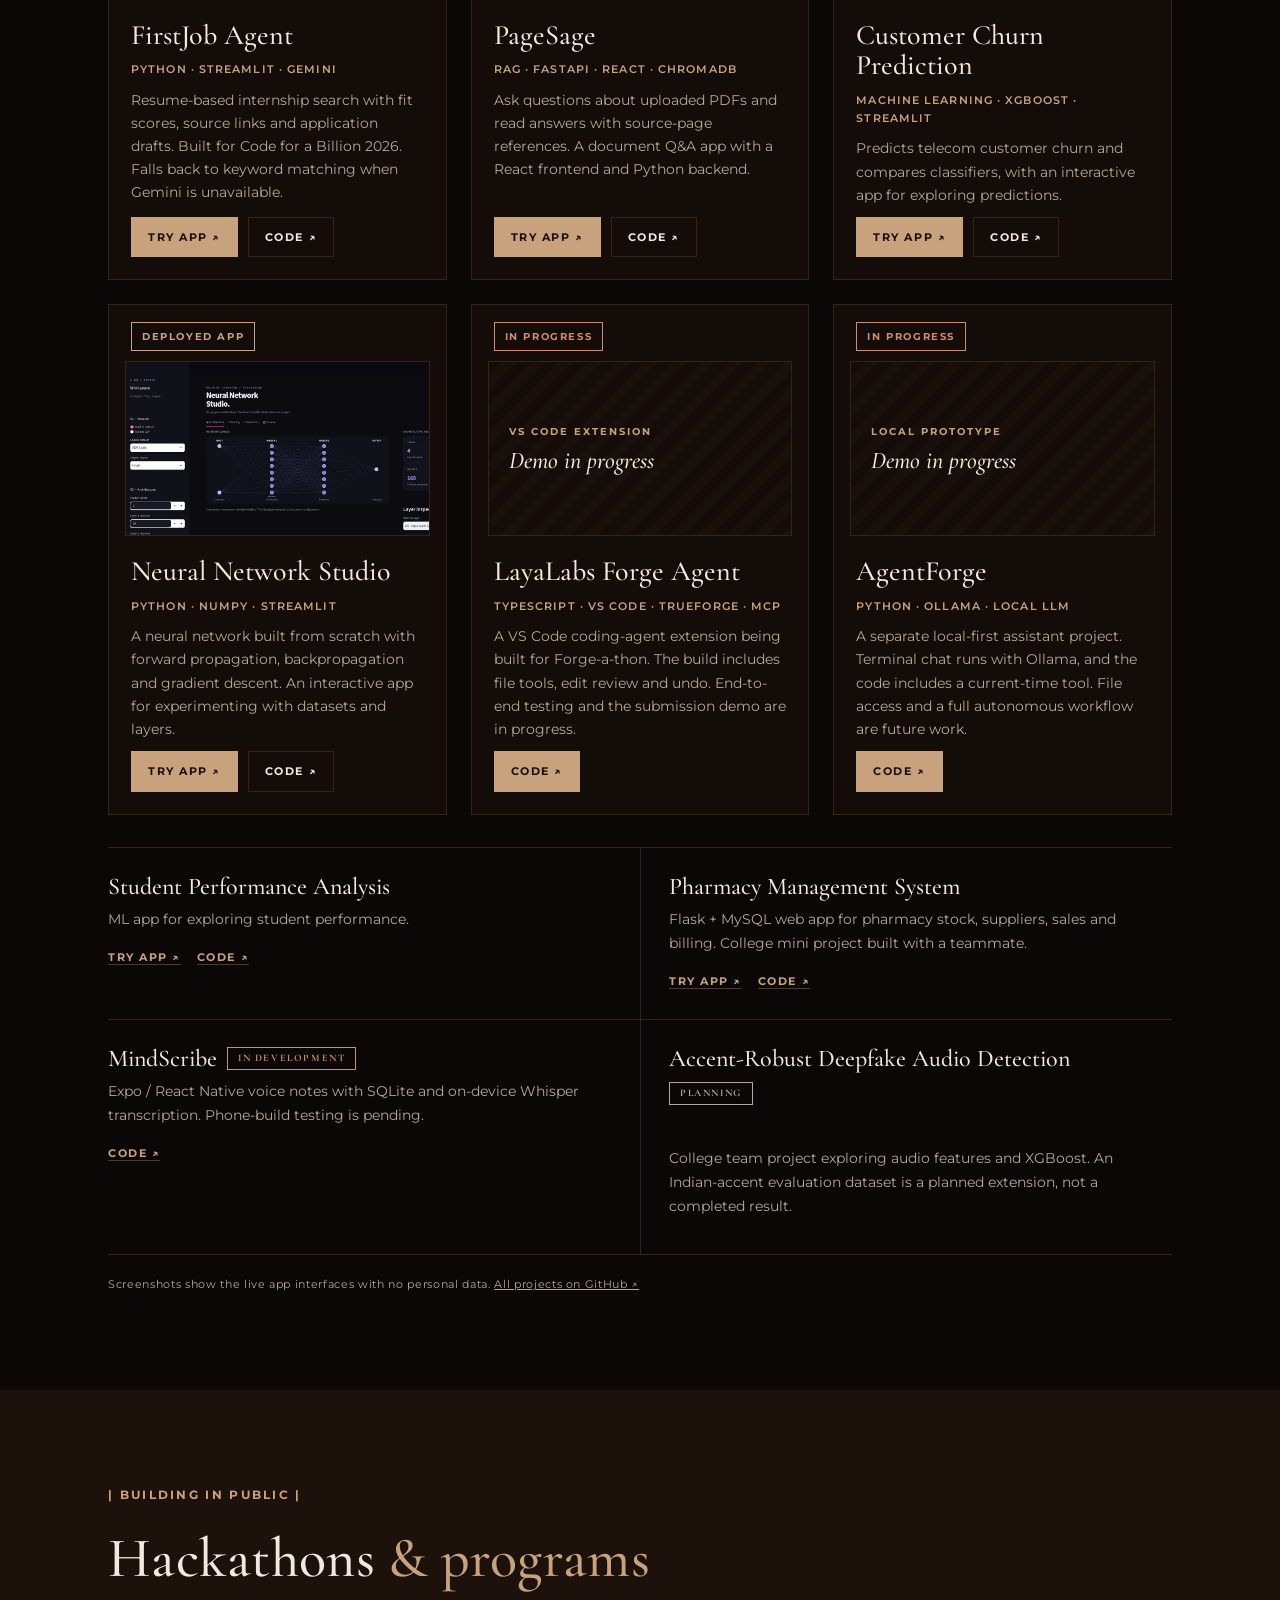
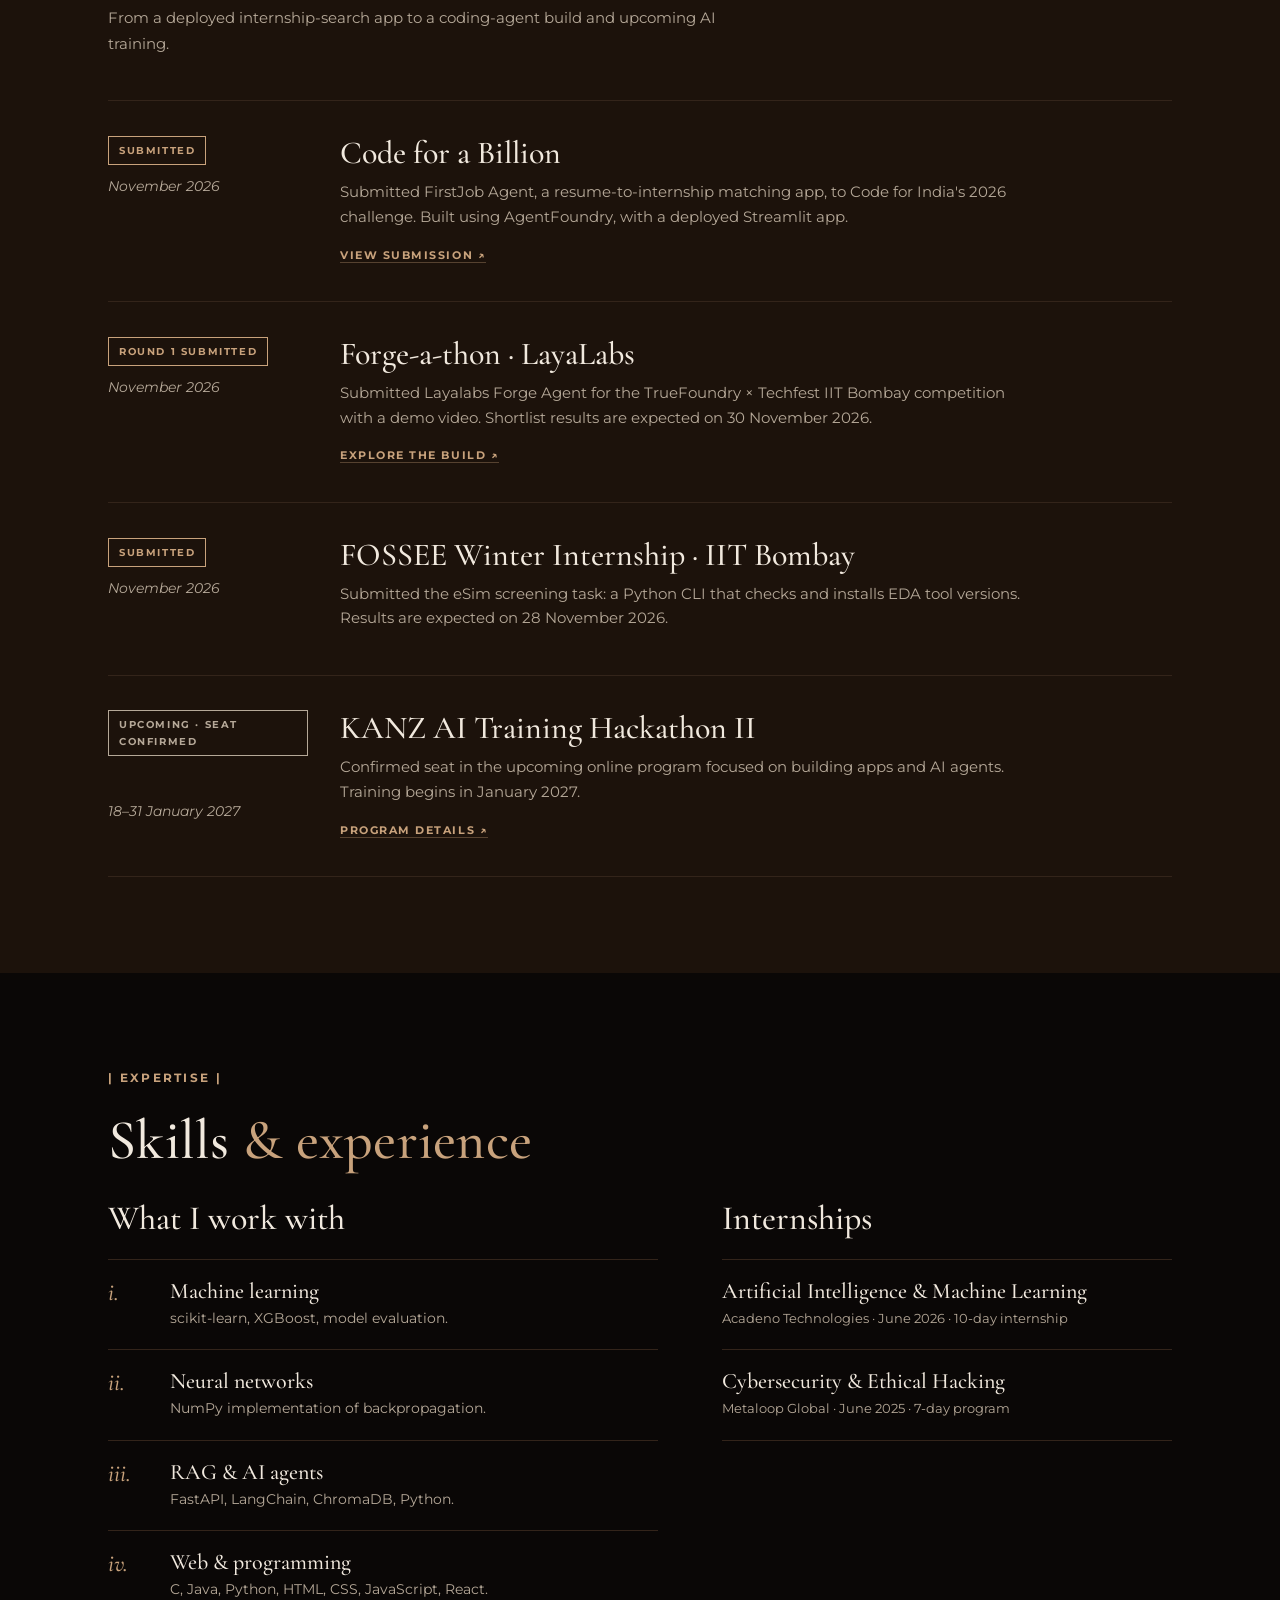
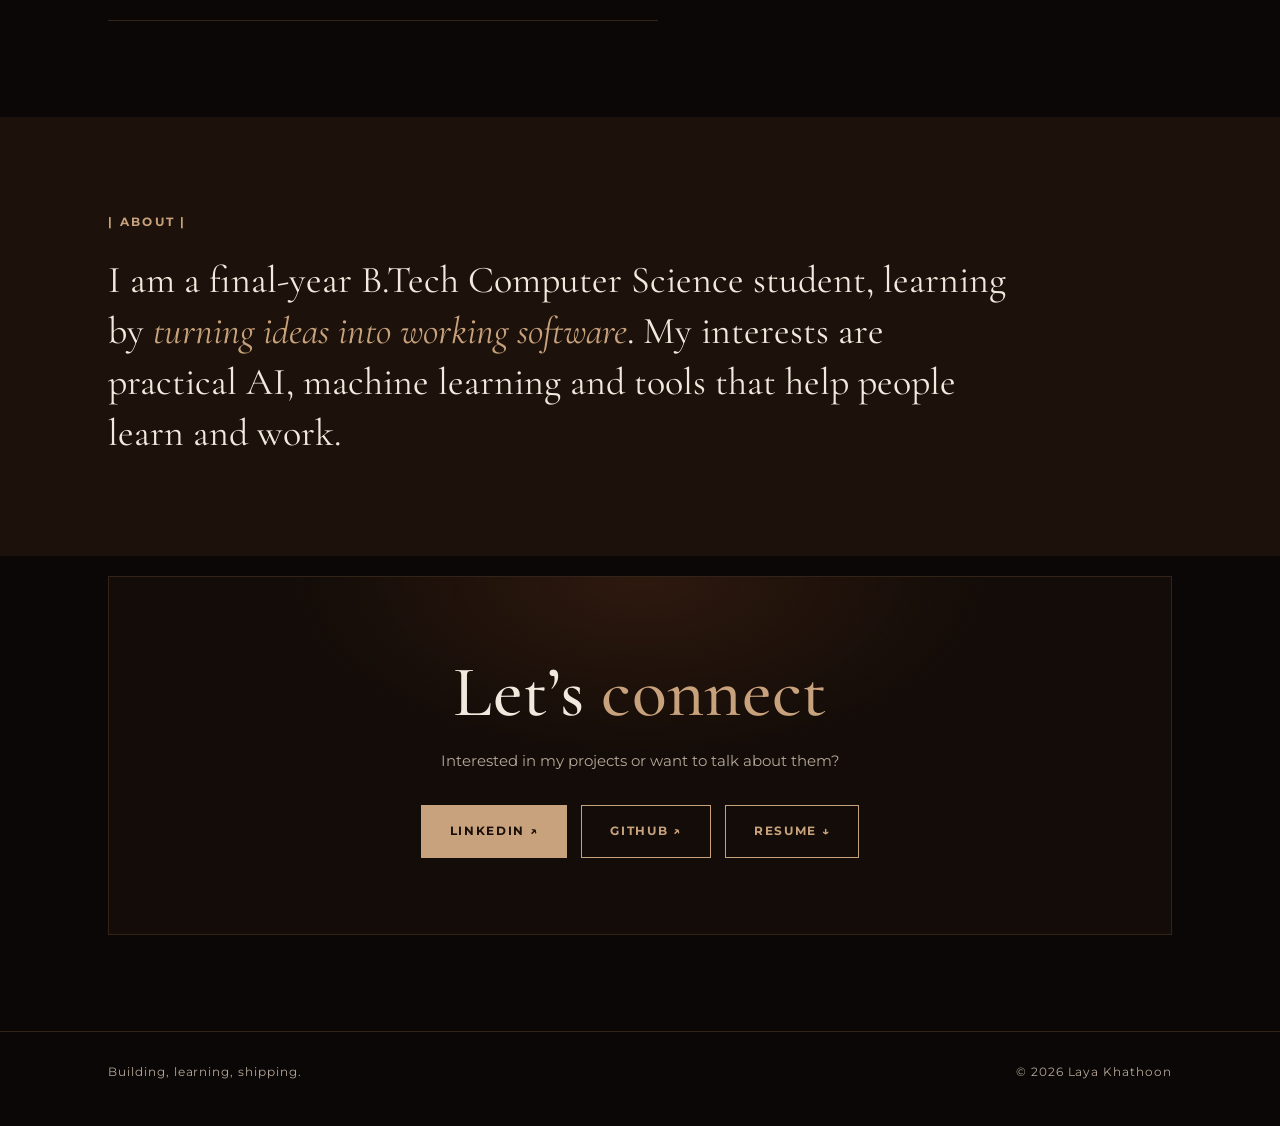
==== commit 3db90559: "Show more of hands in hero crop" ====
--- a/index.html
+++ b/index.html
@@ -117,7 +117,7 @@
 .avatar small{bottom:16px}
 .hero .role{order:5}.hero .sub{order:6}.hero .btns{order:7;width:100%}.hero .note{order:8}
 }
-.avatar img{transform:scale(1.28);transform-origin:50% 22%}</style></head><body>
+.avatar img{transform:scale(1.14);transform-origin:50% 12%}.avatar div::after{height:26%}</style></head><body>
 <div class="prog" id="pg" aria-hidden="true"></div><nav class="bar"><div class="w"><a class="logo" href="#top"><b>L</b>Laya Khathoon</a>
 <button class="burger" aria-label="Menu" aria-expanded="false" id="bg">&#9776;</button>
 <div class="menu" id="mn"><a href="#work">Work</a><a href="#hackathons">Hackathons</a><a href="#skills">Skills</a><a href="#about">About</a><a href="#connect">Contact</a></div></div></nav>
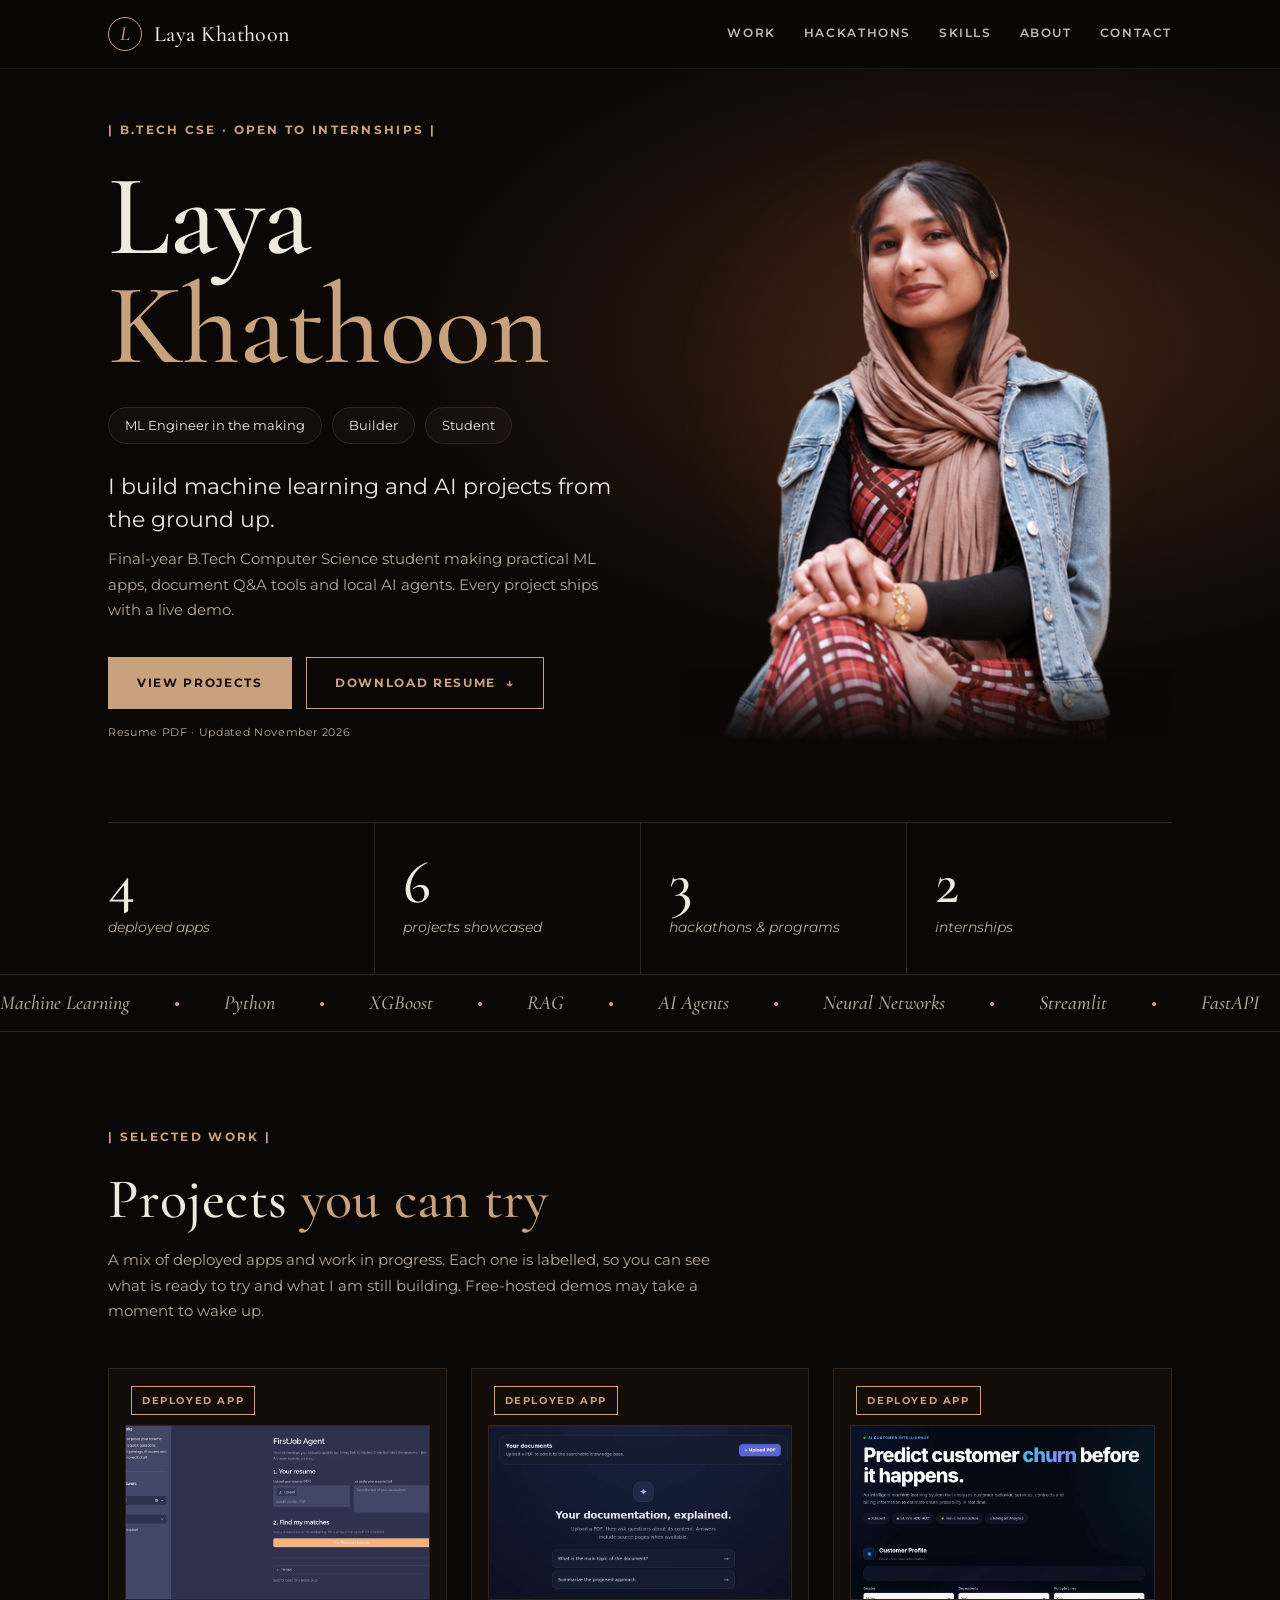
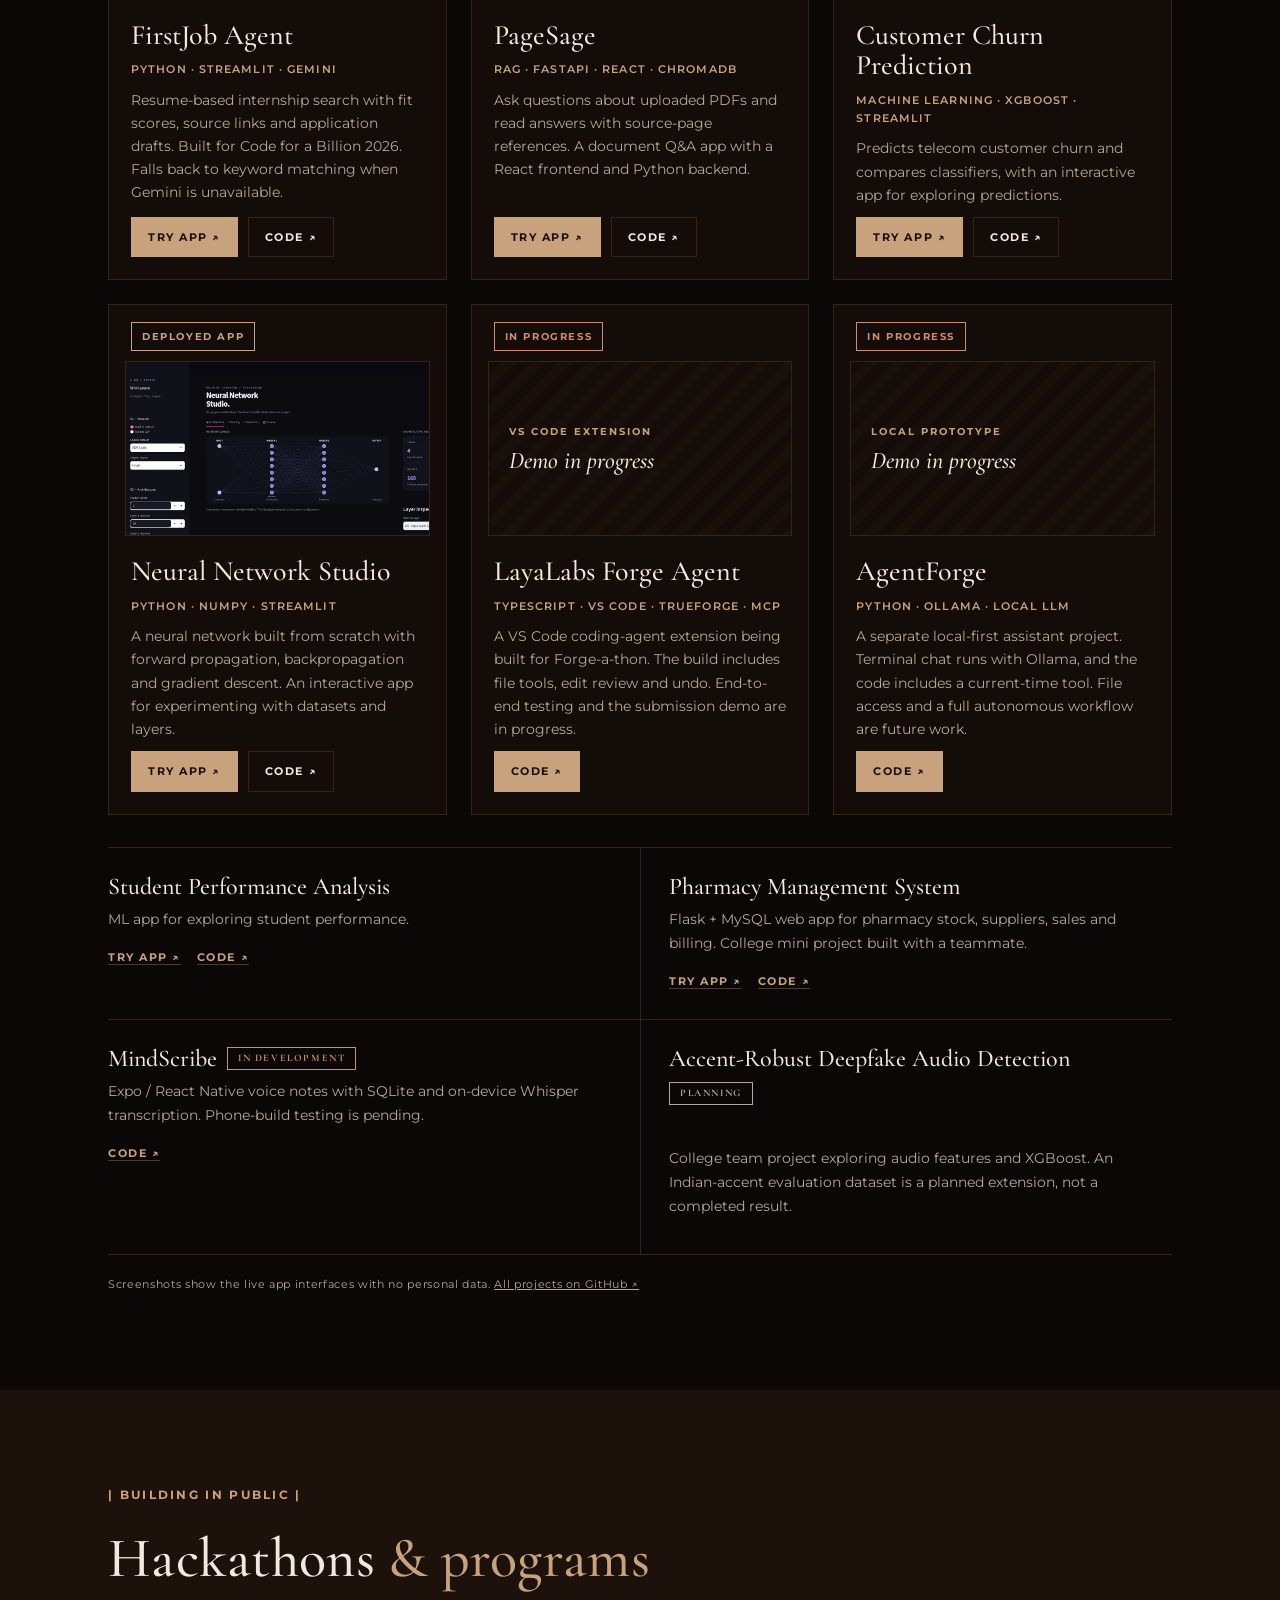
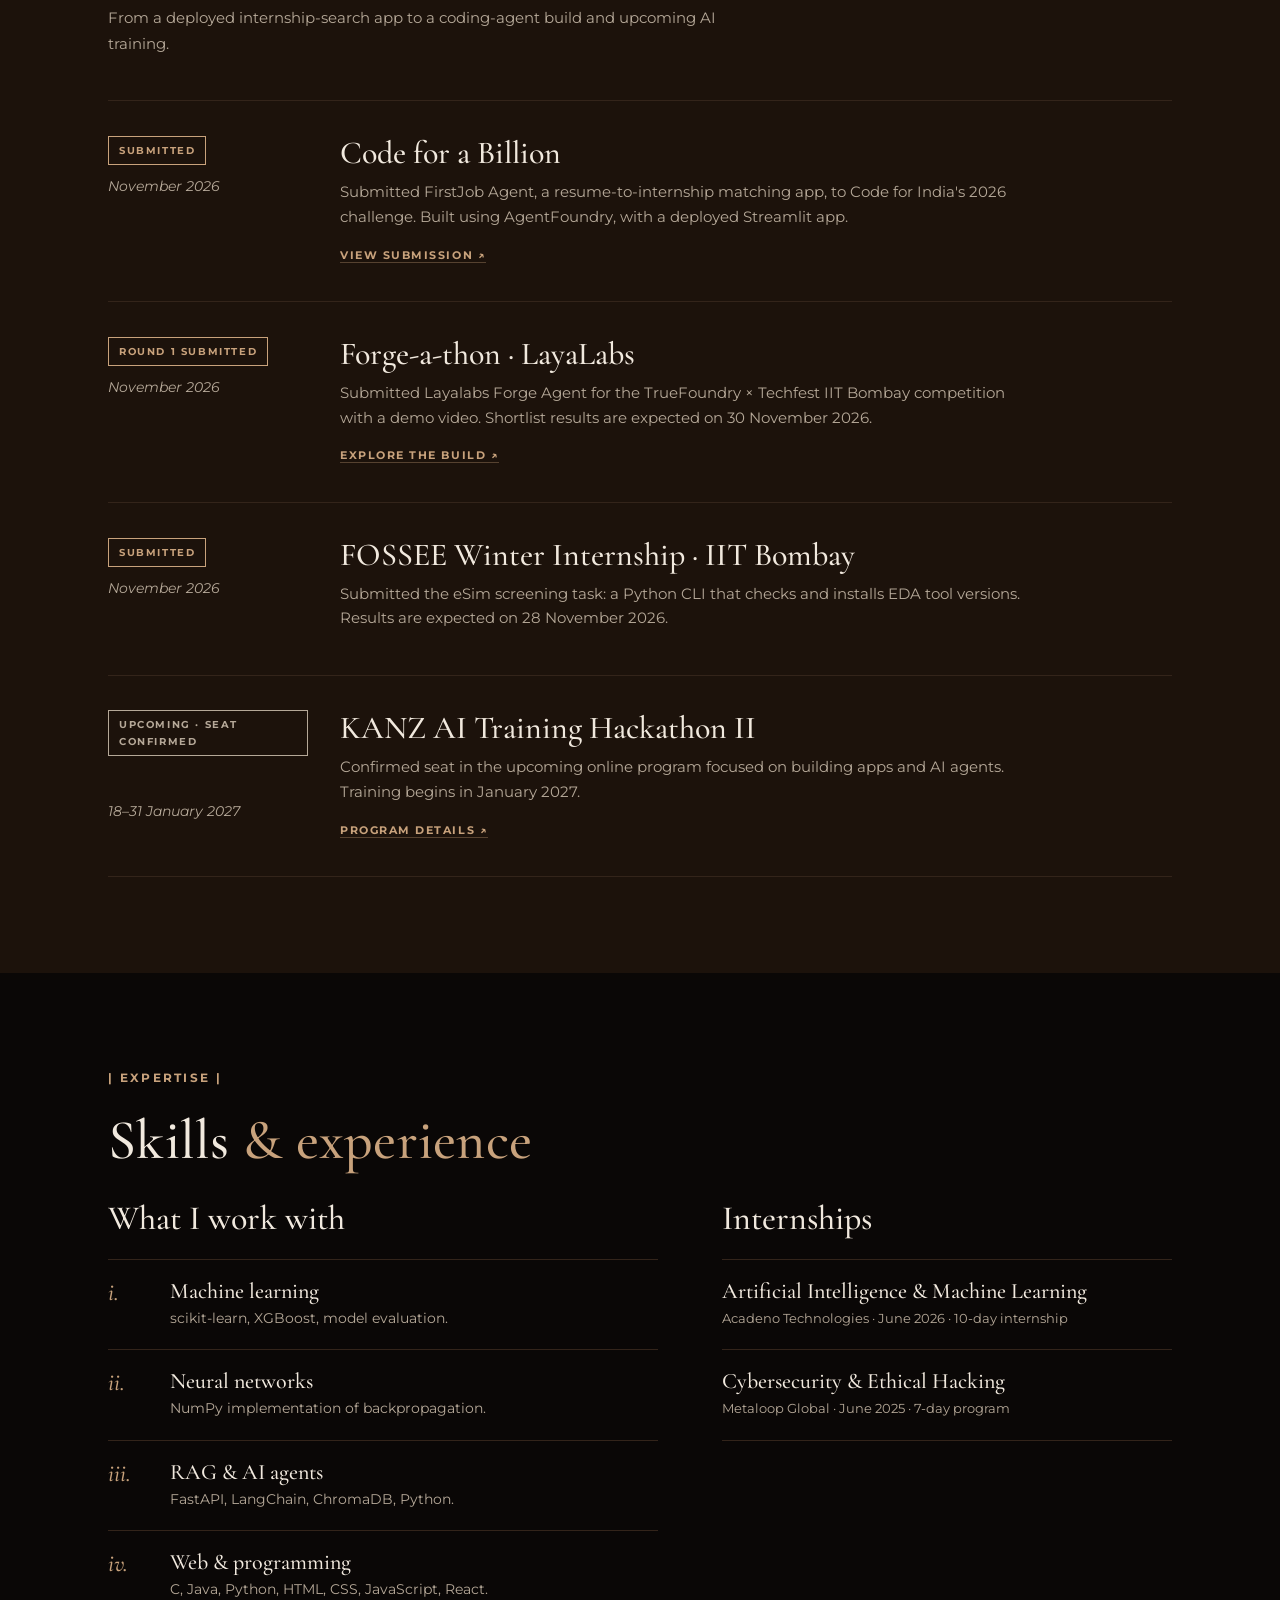
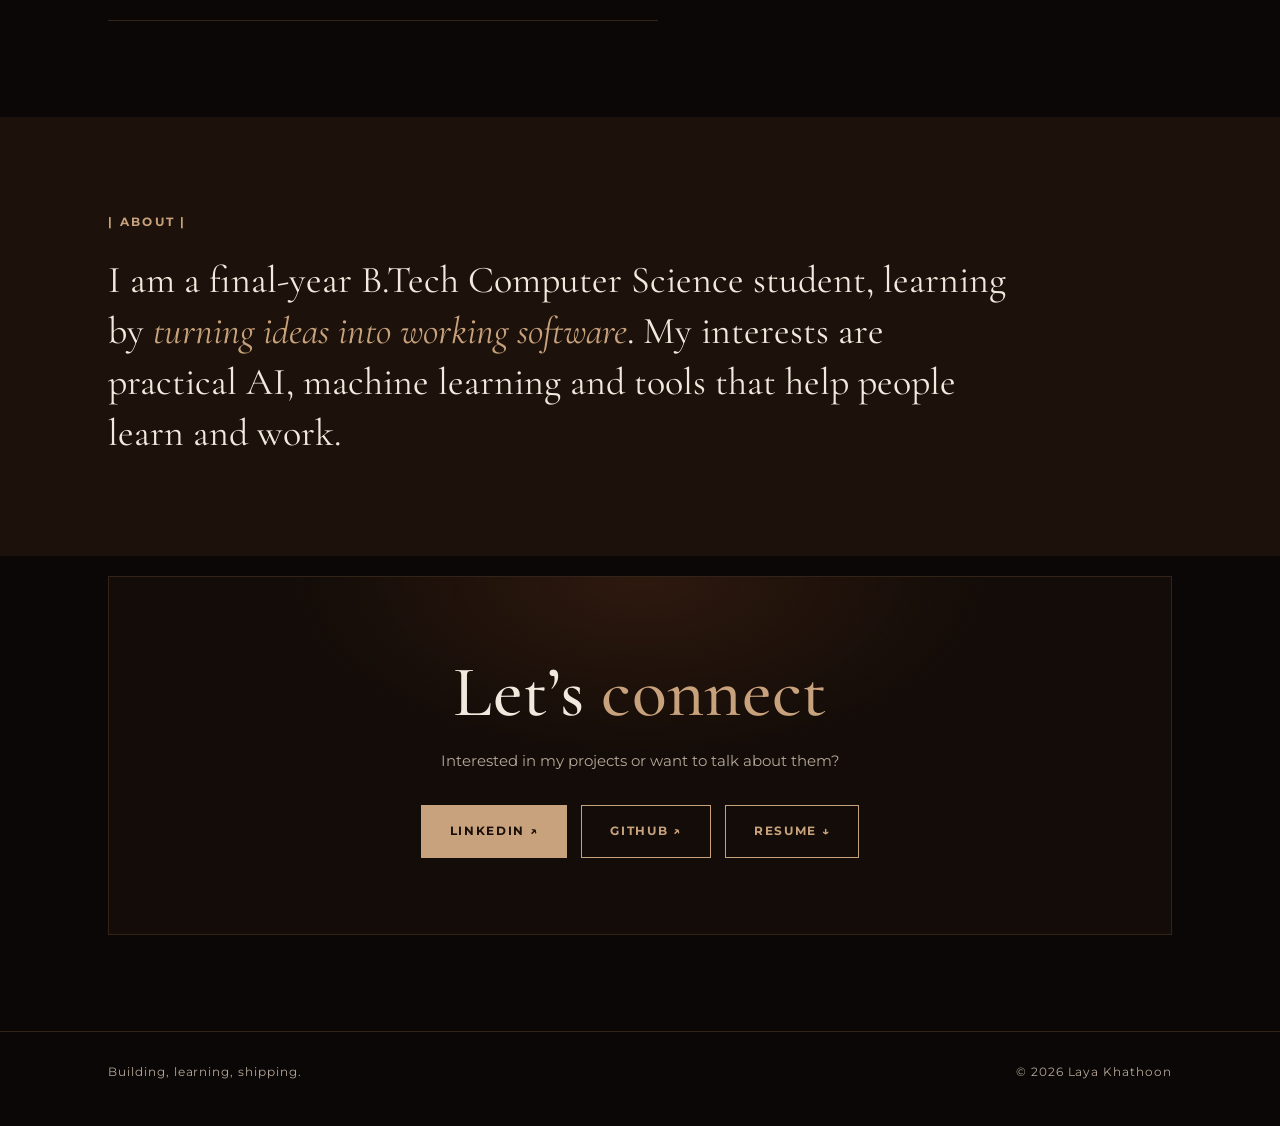
==== commit 3116aaae: "Hero portrait framed head to hands, sharper cutout" ====
--- a/index.html
+++ b/index.html
@@ -42,7 +42,7 @@
 .btn i,.lnk i{font-style:normal;display:inline-block;transition:transform .25s}.btn:hover i,.lnk:hover i{transform:translate(2px,-2px)}
 .note{font-size:11px;color:var(--mut);margin:14px 0 0;letter-spacing:.06em}
 .avatar{position:relative;aspect-ratio:4/5;max-width:500px;margin-left:auto;width:100%;border:0;padding:0}
-.avatar div{width:100%;height:100%;background:radial-gradient(65% 55% at 50% 42%,#3d2113,transparent 78%);display:grid;place-items:center;position:relative;overflow:hidden;}.avatar div::after{content:"";position:absolute;left:0;right:0;bottom:0;height:34%;background:linear-gradient(transparent,var(--bg));z-index:1}.avatar .tagline,.avatar small{z-index:2}.avatar img{position:absolute;inset:0;width:100%;height:100%;object-fit:cover;object-position:50% 100%;display:block;filter:saturate(.95) contrast(1.02)}.avatar .tagline{text-shadow:0 2px 24px #000a}.avatar div::after{height:42%;background:linear-gradient(transparent,#0a0706cc 65%,var(--bg))}
+.avatar div{width:100%;height:100%;background:radial-gradient(65% 55% at 50% 42%,#3d2113,transparent 78%);display:grid;place-items:center;position:relative;overflow:hidden;}.avatar div::after{content:"";position:absolute;left:0;right:0;bottom:0;height:34%;background:linear-gradient(transparent,var(--bg));z-index:1}.avatar .tagline,.avatar small{z-index:2}.avatar img{position:absolute;inset:0;width:100%;height:100%;object-fit:cover;object-position:50% 50%;display:block;filter:saturate(.95) contrast(1.02)}.avatar .tagline{text-shadow:0 2px 24px #000a}.avatar div::after{height:42%;background:linear-gradient(transparent,#0a0706cc 65%,var(--bg))}
 .avatar span{font:italic 500 clamp(110px,13vw,170px) "Cormorant Garamond",serif;color:var(--tan);line-height:1}
 .avatar small{position:absolute;bottom:16px;left:0;right:0;text-align:center;color:var(--mut);font-size:10px;letter-spacing:.22em}
 .facts{display:grid;grid-template-columns:repeat(4,1fr);margin-top:80px;border-top:1px solid var(--line)}
@@ -117,7 +117,7 @@
 .avatar small{bottom:16px}
 .hero .role{order:5}.hero .sub{order:6}.hero .btns{order:7;width:100%}.hero .note{order:8}
 }
-.avatar img{transform:scale(1.14);transform-origin:50% 12%}.avatar div::after{height:26%}</style></head><body>
+.avatar div::after{height:12%}</style></head><body>
 <div class="prog" id="pg" aria-hidden="true"></div><nav class="bar"><div class="w"><a class="logo" href="#top"><b>L</b>Laya Khathoon</a>
 <button class="burger" aria-label="Menu" aria-expanded="false" id="bg">&#9776;</button>
 <div class="menu" id="mn"><a href="#work">Work</a><a href="#hackathons">Hackathons</a><a href="#skills">Skills</a><a href="#about">About</a><a href="#connect">Contact</a></div></div></nav>
